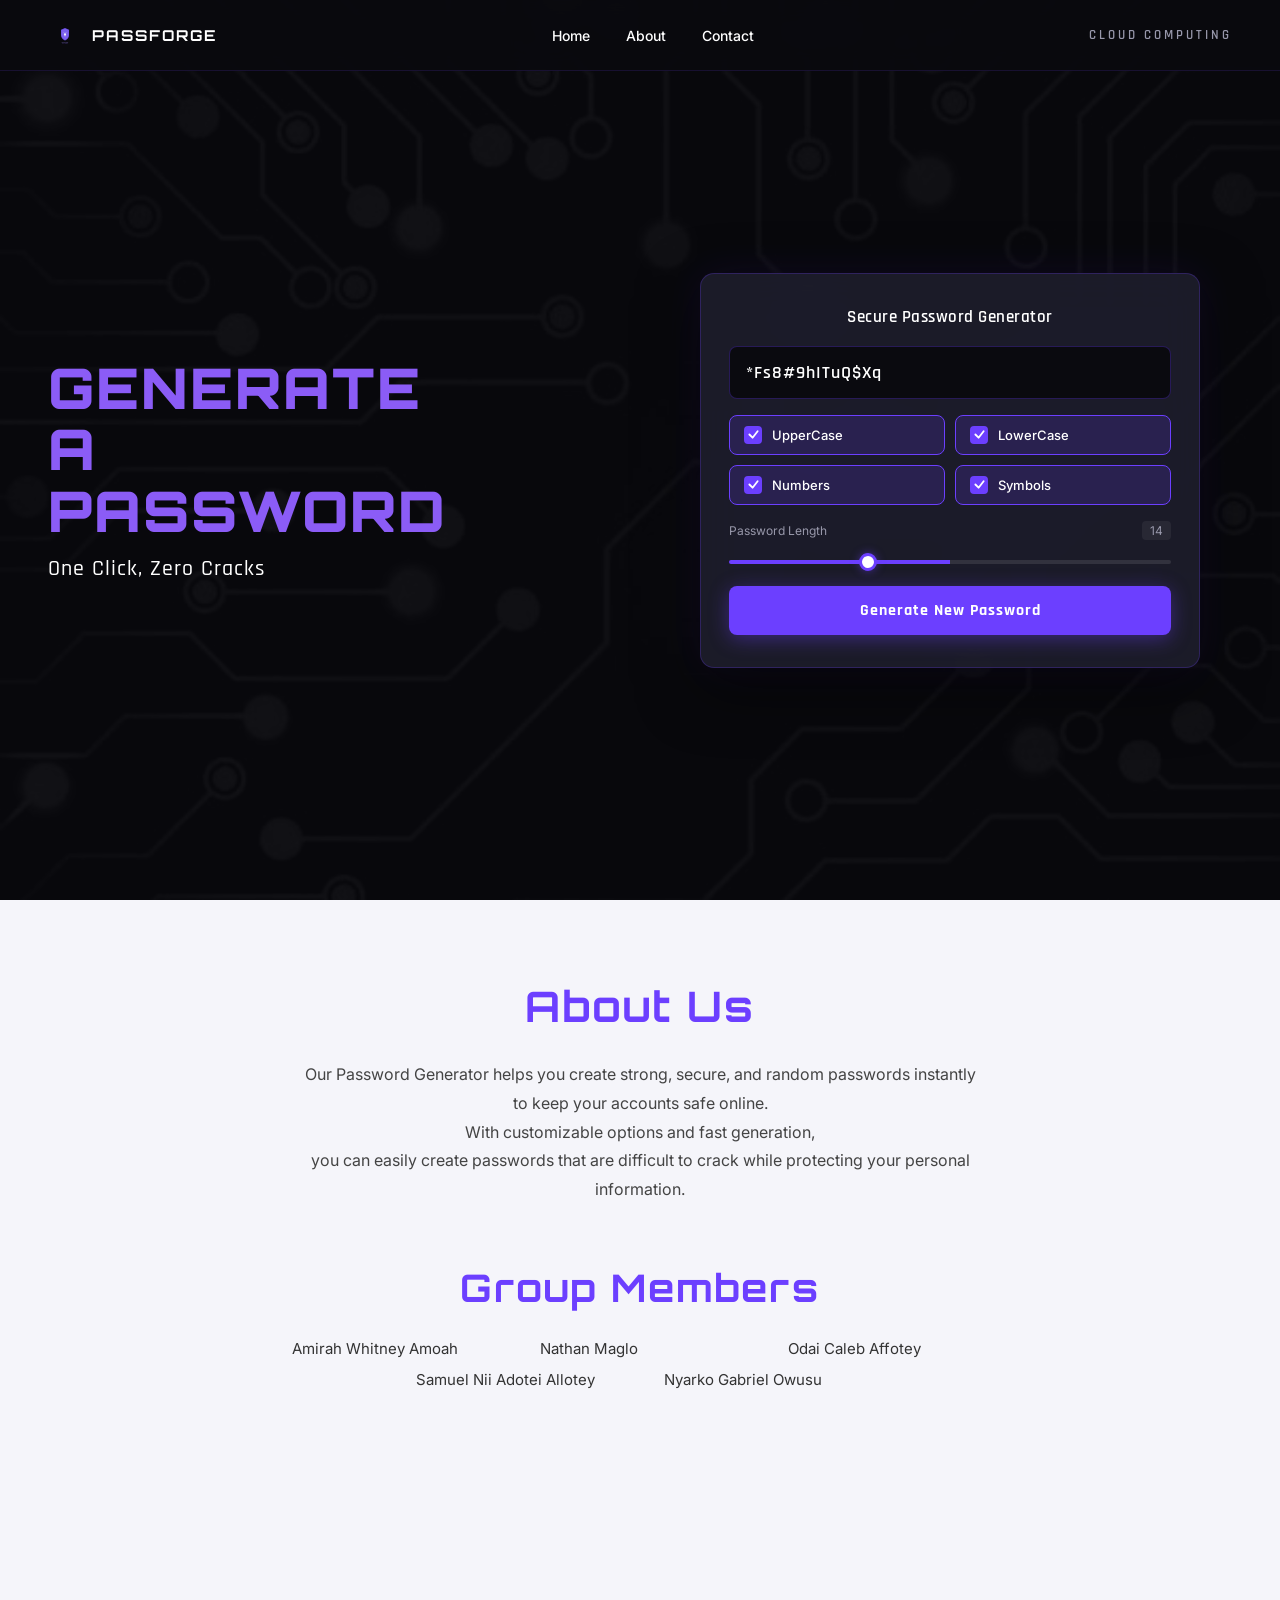
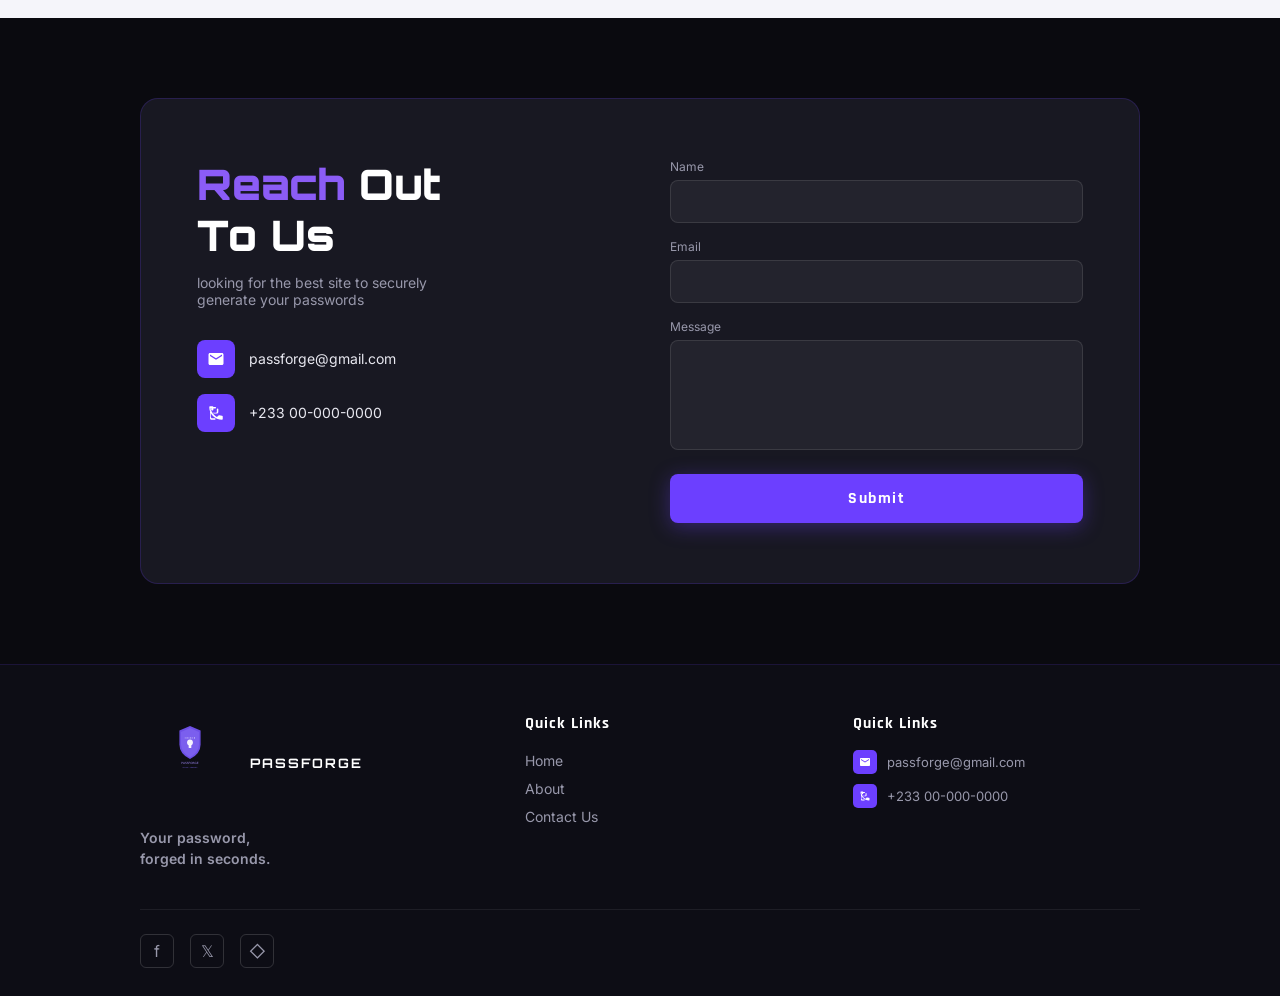
==== index.html @ 67235ef1 "Add Nathan Maglo to group members list" ====
<!DOCTYPE html>
<html lang="en">
<head>
  <meta charset="UTF-8" />
  <meta name="viewport" content="width=device-width, initial-scale=1.0"/>
  <title>PassForge – Secure Password Generator</title>
  <link rel="icon" type="image/x-icon" href="passgen_logo.svg">
  <link href="https://fonts.googleapis.com/css2?family=Orbitron:wght@700;900&family=Rajdhani:wght@400;500;600;700&family=Inter:wght@300;400;500;600&display=swap" rel="stylesheet"/>
  <link rel="stylesheet" href="style.css" />
</head>
<body>

  <!-- NAV -->
  <nav>
    <a class="nav-logo" href="#">
      <div class="nav-logo-icon"><img src="passgen_logo.svg"></div>
      <span>PASSFORGE</span>
    </a>
    <ul class="nav-links">
      <li><a href="#home">Home</a></li>
      <li><a href="#about">About</a></li>
      <li><a href="#contact">Contact</a></li>
    </ul>
    <span class="nav-tag">CLOUD COMPUTING</span>
  </nav>

  <!-- HERO -->
  <section id="home">
    <img class="backdrop-img" src="backdrop.jpg">
    <div class="hero-content">
      <h1 class="hero-title">GENERATE A<br>PASSWORD</h1>
      <p class="hero-subtitle">One Click, Zero Cracks</p>
    </div>

    <div class="hero-card-wrap">
      <div class="password-card">
        <p class="card-title">Secure Password Generator</p>

        <input type="text" class="password-display" id="passwordOutput" value="*Fs8#9hITuQ$Xq" readonly />

        <div class="options-grid">
          <button class="option-btn active" onclick="toggleOption(this,'upper')">
            <div class="checkbox" id="check-upper">
              <svg viewBox="0 0 12 12"><polyline points="1.5,6 5,9.5 10.5,2.5" fill="none" stroke="white" stroke-width="2" stroke-linecap="round" stroke-linejoin="round"/></svg>
            </div>
            UpperCase
          </button>
          <button class="option-btn active" onclick="toggleOption(this,'lower')">
            <div class="checkbox" id="check-lower">
              <svg viewBox="0 0 12 12"><polyline points="1.5,6 5,9.5 10.5,2.5" fill="none" stroke="white" stroke-width="2" stroke-linecap="round" stroke-linejoin="round"/></svg>
            </div>
            LowerCase
          </button>
          <button class="option-btn active" onclick="toggleOption(this,'numbers')">
            <div class="checkbox" id="check-numbers">
              <svg viewBox="0 0 12 12"><polyline points="1.5,6 5,9.5 10.5,2.5" fill="none" stroke="white" stroke-width="2" stroke-linecap="round" stroke-linejoin="round"/></svg>
            </div>
            Numbers
          </button>
          <button class="option-btn active" onclick="toggleOption(this,'symbols')">
            <div class="checkbox" id="check-symbols">
              <svg viewBox="0 0 12 12"><polyline points="1.5,6 5,9.5 10.5,2.5" fill="none" stroke="white" stroke-width="2" stroke-linecap="round" stroke-linejoin="round"/></svg>
            </div>
            Symbols
          </button>
        </div>

        <div class="length-row">
          <div class="length-label-row">
            <span class="length-label">Password Length</span>
            <span class="length-value" id="lengthVal">14</span>
          </div>
          <input type="range" id="lengthSlider" min="6" max="32" value="14" oninput="updateLength(this.value)" />
        </div>

        <button class="generate-btn" onclick="generatePassword()">Generate New Password</button>
      </div>
    </div>
  </section>

  <!-- ABOUT -->
  <section id="about">
    <h2 class="section-title">About Us</h2>
    <p class="about-text">
      Our Password Generator helps you create strong, secure, and random passwords instantly to keep your accounts safe online.<br/>
      With customizable options and fast generation,<br/>
      you can easily create passwords that are difficult to crack while protecting your personal information.
    </p>

    <h3 class="members-title">Group Members</h3>
    <div class="members-grid">
      <span class="member-name">Amirah Whitney Amoah</span>
      <span class="member-name">Nathan Maglo</span>
      <span class="member-name">Odai Caleb Affotey</span>
      <span class="member-name">Samuel Nii Adotei Allotey</span>
      <span class="member-name">Nyarko Gabriel Owusu</span>
    </div>
  </section>

  <!-- CONTACT -->
  <section id="contact">
    <div class="contact-inner">
      <div class="contact-left">
        <h2 class="contact-heading">
          <span class="highlight">Reach</span> <span class="normal">Out<br>To Us</span>
        </h2>
        <p class="contact-desc">looking for the best site to securely<br>generate your passwords</p>

        <div class="contact-info-item">
          <div class="contact-icon">
            <svg viewBox="0 0 24 24"><path d="M20 4H4c-1.1 0-2 .9-2 2v12c0 1.1.9 2 2 2h16c1.1 0 2-.9 2-2V6c0-1.1-.9-2-2-2zm0 4l-8 5-8-5V6l8 5 8-5v2z"/></svg>
          </div>
          passforge@gmail.com
        </div>

        <div class="contact-info-item">
          <div class="contact-icon">
            <svg viewBox="0 0 24 24"><path d="M6.6 10.8c1.4 2.8 3.8 5.1 6.6 6.6l2.2-2.2c.3-.3.7-.4 1-.2 1.1.4 2.3.6 3.6.6.6 0 1 .4 1 1V20c0 .6-.4 1-1 1-9.4 0-17-7.6-17-17 0-.6.4-1 1-1h3.5c.6 0 1 .4 1 1v3.5c0 .6-.4 1-1 1H6.6c-.6 0-1-.4-1-1V6c0-1.1.9-2 2-2h3.5c.6 0 1 .4 1 1s-.4 1-1 1H8.6c-.6 0-1 .4-1 1v3.5c0 .6.4 1 1 1h3.5c.6 0 1-.4 1-1v-3.5c0-.6.4-1 1-1s1 .4 1 1v3.5c0 1.1-.9 2-2 2h-3.5c-1.1 0-2-.9-2-2V6c0-.6-.4-1-1-1H6c-.6 0-1 .4-1 1v11c0 1.1.9 2 2 2h3.5c.6 0 1 .4 1 1s-.4 1-1 1H6c-1.1 0-2-.9-2-2V6z"/></svg>
          </div>
          +233 00-000-0000
        </div>
      </div>

      <div class="contact-right">
        <div class="form-group">
          <label class="form-label">Name</label>
          <input type="text" class="form-input" placeholder="" />
        </div>
        <div class="form-group">
          <label class="form-label">Email</label>
          <input type="email" class="form-input" placeholder="" />
        </div>
        <div class="form-group">
          <label class="form-label">Message</label>
          <textarea class="form-textarea"></textarea>
        </div>
        <button class="submit-btn">Submit</button>
      </div>
    </div>
  </section>

  <!-- FOOTER -->
  <footer>
    <div class="footer-grid">
      <div class="footer-brand">
        <div class="footer-logo">
          <div class="footer-logo-icon"><img src="passgen_logo.svg"></div>
          <span>PASSFORGE</span>
        </div>
        <p class="footer-tagline">Your password,<br>forged in seconds.</p>
      </div>

      <div>
        <p class="footer-col-title">Quick Links</p>
        <ul class="footer-links">
          <li><a href="#home">Home</a></li>
          <li><a href="#about">About</a></li>
          <li><a href="#contact">Contact Us</a></li>
        </ul>
      </div>

      <div>
        <p class="footer-col-title">Quick Links</p>
        <div class="footer-contact-item">
          <div class="footer-contact-icon">
            <svg viewBox="0 0 24 24"><path d="M20 4H4c-1.1 0-2 .9-2 2v12c0 1.1.9 2 2 2h16c1.1 0 2-.9 2-2V6c0-1.1-.9-2-2-2zm0 4l-8 5-8-5V6l8 5 8-5v2z"/></svg>
          </div>
          passforge@gmail.com
        </div>
        <div class="footer-contact-item">
          <div class="footer-contact-icon">
            <svg viewBox="0 0 24 24"><path d="M6.6 10.8c1.4 2.8 3.8 5.1 6.6 6.6l2.2-2.2c.3-.3.7-.4 1-.2 1.1.4 2.3.6 3.6.6.6 0 1 .4 1 1V20c0 .6-.4 1-1 1-9.4 0-17-7.6-17-17 0-.6.4-1 1-1h3.5c.6 0 1 .4 1 1v3.5c0 .6-.4 1-1 1H6.6c-.6 0-1 .4-1 1V6c0-1.1.9-2 2-2h3.5c.6 0 1 .4 1 1s-.4 1-1 1H8.6c-.6 0-1 .4-1 1v3.5c0 .6.4 1 1 1h3.5c.6 0 1-.4 1-1v-3.5c0-.6.4-1 1-1s1 .4 1 1v3.5c0 1.1-.9 2-2 2h-3.5c-1.1 0-2-.9-2-2V6c0-.6-.4-1-1-1H6c-.6 0-1 .4-1 1v11c0 1.1.9 2 2 2h3.5c.6 0 1 .4 1 1s-.4 1-1 1H6c-1.1 0-2-.9-2-2V6z"/></svg>
          </div>
          +233 00-000-0000
        </div>
      </div>
    </div>

    <div class="footer-bottom">
      <div class="social-links">
        <a class="social-link" href="#" aria-label="Facebook">f</a>
        <a class="social-link" href="#" aria-label="Twitter">𝕏</a>
        <a class="social-link" href="#" aria-label="Instagram">&#9671;</a>
      </div>
    </div>
  </footer>
  <script src="script.js"></script>
</body>
</html>
---- style.css ----
*, *::before, *::after { box-sizing: border-box; margin: 0; padding: 0; }

    :root {
      --purple: #6c3fff;
      --purple-light: #8b5cf6;
      --purple-dark: #4f2bdb;
      --white: #ffffff;
      --off-white: #e8e8f0;
      --gray: #9898ab;
      --dark-bg: #0a0a0f;
      --dark-card: #1a1a24;
      --dark-section: #111118;
      --light-bg: #f5f5fa;
      --text-dark: #1a1a2e;
    }

    html { scroll-behavior: smooth; }

    body {
      font-family: 'Inter', sans-serif;
      background: var(--dark-bg);
      color: var(--white);
      overflow-x: hidden;
    }

    /* ─── NAV ─── */
    nav {
      position: fixed;
      top: 0; left: 0; right: 0;
      z-index: 100;
      display: flex;
      align-items: center;
      justify-content: space-between;
      padding: 18px 48px;
      background: rgba(10,10,15,0.85);
      backdrop-filter: blur(12px);
      border-bottom: 1px solid rgba(108,63,255,0.15);
    }

    .nav-logo {
      display: flex;
      align-items: center;
      gap: 10px;
      text-decoration: none;
    }

    .nav-logo-icon {
      width: 34px;
      height: 34px;
      display: flex;
      align-items: center;
      justify-content: center;
    }

    .nav-logo span {
      font-family: 'Orbitron', monospace;
      font-weight: 700;
      font-size: 15px;
      color: var(--white);
      letter-spacing: 2px;
    }

    .nav-links {
      display: flex;
      gap: 36px;
      list-style: none;
    }

    .nav-links a {
      text-decoration: none;
      color: var(--white);
      font-size: 14px;
      font-weight: 500;
      font-family: 'Inter', sans-serif;
      transition: color 0.2s;
      border-bottom: 1px solid transparent;
    }

    .nav-links a:hover,
    .nav-links a.active {
      color: var(--purple-light);
      border-bottom-color: var(--purple-light);
    }

    .nav-links a.active {
      border-bottom: 1.5px solid var(--white);
      color: var(--white);
    }

    .nav-tag {
      font-family: 'Rajdhani', sans-serif;
      font-weight: 600;
      font-size: 13px;
      letter-spacing: 3px;
      color: var(--gray);
    }

    /* ─── HERO ─── */
    .backdrop-img {
      position: absolute;
      top: 0; left: 0;
      width: 100%;
      height: 100%;
      object-fit: cover;
      opacity: 0.15;
      z-index: 1;
    }
    #home {
      min-height: 100vh;
      display: flex;
      align-items: center;
      padding: 100px 48px 60px;
      position: relative;
      overflow: hidden;
      background: var(--dark-bg);
    }

    .hero-content {
      position: relative;
      z-index: 2;
      flex: 1;
      max-width: 420px;
    }

    .hero-title {
      font-family: 'Orbitron', monospace;
      font-weight: 900;
      font-size: clamp(36px, 5vw, 56px);
      line-height: 1.1;
      color: var(--purple-light);
      text-transform: uppercase;
      letter-spacing: 2px;
      margin-bottom: 14px;
    }

    .hero-subtitle {
      font-family: 'Rajdhani', sans-serif;
      font-size: 22px;
      font-weight: 500;
      color: var(--white);
      letter-spacing: 1px;
    }

    /* ─── PASSWORD CARD ─── */
    .hero-card-wrap {
      position: relative;
      z-index: 2;
      flex: 1;
      display: flex;
      justify-content: center;
      align-items: center;
    }

    .password-card {
      background: rgba(30, 30, 44, 0.92);
      border: 1px solid rgba(108,63,255,0.25);
      border-radius: 14px;
      padding: 32px 28px;
      width: 100%;
      max-width: 500px;
      backdrop-filter: blur(20px);
      box-shadow: 0 20px 60px rgba(0,0,0,0.5), 0 0 40px rgba(108,63,255,0.1);
      margin-left: 200px;
    }

    .card-title {
      text-align: center;
      font-family: 'Rajdhani', sans-serif;
      font-size: 17px;
      font-weight: 600;
      color: var(--white);
      margin-bottom: 18px;
      letter-spacing: 0.5px;
    }

    .password-display {
      background: var(--dark-bg);
      border: 1px solid rgba(108,63,255,0.3);
      border-radius: 8px;
      padding: 14px 16px;
      font-family: 'Rajdhani', monospace;
      font-size: 18px;
      font-weight: 600;
      color: var(--white);
      width: 100%;
      margin-bottom: 16px;
      letter-spacing: 1px;
      outline: none;
      cursor: text;
    }

    .options-grid {
      display: grid;
      grid-template-columns: 1fr 1fr;
      gap: 10px;
      margin-bottom: 16px;
    }

    .option-btn {
      display: flex;
      align-items: center;
      gap: 10px;
      background: rgba(108,63,255,0.12);
      border: 1px solid rgba(108,63,255,0.3);
      border-radius: 8px;
      padding: 10px 14px;
      cursor: pointer;
      transition: background 0.2s, border-color 0.2s;
      color: var(--white);
      font-family: 'Inter', sans-serif;
      font-size: 13px;
      font-weight: 500;
    }

    .option-btn:hover { background: rgba(108,63,255,0.22); }
    .option-btn.active { background: rgba(108,63,255,0.18); border-color: var(--purple); }

    .checkbox {
      width: 18px;
      height: 18px;
      border-radius: 4px;
      background: var(--purple);
      border: 2px solid var(--purple);
      display: flex;
      align-items: center;
      justify-content: center;
      flex-shrink: 0;
    }

    .checkbox svg { width: 11px; height: 11px; }

    .length-row {
      margin-bottom: 18px;
    }

    .length-label-row {
      display: flex;
      justify-content: space-between;
      align-items: center;
      margin-bottom: 8px;
    }

    .length-label {
      font-size: 12px;
      color: var(--gray);
      font-family: 'Inter', sans-serif;
    }

    .length-value {
      font-size: 12px;
      color: var(--gray);
      background: rgba(255,255,255,0.06);
      padding: 2px 8px;
      border-radius: 4px;
    }

    /* custom range slider */
    input[type="range"] {
      -webkit-appearance: none;
      width: 100%;
      height: 4px;
      border-radius: 2px;
      background: linear-gradient(to right, var(--purple) 50%, rgba(255,255,255,0.1) 50%);
      outline: none;
    }

    input[type="range"]::-webkit-slider-thumb {
      -webkit-appearance: none;
      width: 18px;
      height: 18px;
      border-radius: 50%;
      background: var(--white);
      border: 3px solid var(--purple);
      cursor: pointer;
      box-shadow: 0 0 8px rgba(108,63,255,0.5);
    }

    .generate-btn {
      width: 100%;
      padding: 14px;
      background: var(--purple);
      border: none;
      border-radius: 8px;
      color: var(--white);
      font-family: 'Rajdhani', sans-serif;
      font-size: 16px;
      font-weight: 700;
      letter-spacing: 1px;
      cursor: pointer;
      transition: background 0.2s, transform 0.1s, box-shadow 0.2s;
      box-shadow: 0 4px 20px rgba(108,63,255,0.4);
    }

    .generate-btn:hover {
      background: var(--purple-dark);
      box-shadow: 0 6px 28px rgba(108,63,255,0.55);
    }

    .generate-btn:active { transform: scale(0.98); }

    /* ─── ABOUT ─── */
    #about {
      background: var(--light-bg);
      color: var(--text-dark);
      padding: 80px 48px;
      text-align: center;
      height: 19cm;
    }

    .section-title {
      font-family: 'Orbitron', monospace;
      font-weight: 700;
      font-size: clamp(28px, 4vw, 42px);
      color: var(--purple);
      margin-bottom: 28px;
      letter-spacing: 2px;
    }

    .about-text {
      font-family: 'Inter', sans-serif;
      font-size: 16px;
      line-height: 1.8;
      color: #444;
      max-width: 680px;
      margin: 0 auto 60px;
    }

    .members-title {
      font-family: 'Orbitron', monospace;
      font-weight: 700;
      font-size: clamp(24px, 3.5vw, 38px);
      color: var(--purple);
      margin-bottom: 28px;
      letter-spacing: 2px;
    }

    .members-grid {
      display: flex;
      flex-wrap: wrap;
      justify-content: center;
      gap: 12px 48px;
      max-width: 700px;
      margin: 0 auto;
    }

    .member-name {
      font-family: 'Inter', sans-serif;
      font-size: 15px;
      color: #333;
      font-weight: 400;
      min-width: 200px;
      text-align: left;
    }

    /* ─── CONTACT ─── */
    #contact {
      background: var(--dark-bg);
      padding: 80px 48px;
    }

    .contact-inner {
      max-width: 1000px;
      margin: 0 auto;
      background: rgba(26,26,36,0.95);
      border: 1px solid rgba(108,63,255,0.2);
      border-radius: 18px;
      padding: 60px 56px;
      display: flex;
      gap: 60px;
      align-items: flex-start;
    }

    .contact-left {
      flex: 1;
    }

    .contact-heading {
      font-family: 'Orbitron', monospace;
      font-size: clamp(28px, 4vw, 42px);
      font-weight: 900;
      line-height: 1.2;
      margin-bottom: 14px;
    }

    .contact-heading .highlight {
      color: var(--purple-light);
    }

    .contact-heading .normal {
      color: var(--white);
    }

    .contact-desc {
      font-size: 14px;
      color: var(--gray);
      margin-bottom: 32px;
      font-family: 'Inter', sans-serif;
    }

    .contact-info-item {
      display: flex;
      align-items: center;
      gap: 14px;
      margin-bottom: 16px;
      font-size: 14px;
      color: var(--off-white);
      font-family: 'Inter', sans-serif;
    }

    .contact-icon {
      width: 38px;
      height: 38px;
      background: var(--purple);
      border-radius: 8px;
      display: flex;
      align-items: center;
      justify-content: center;
      flex-shrink: 0;
    }

    .contact-icon svg { width: 18px; height: 18px; fill: white; }

    .contact-right {
      flex: 1;
    }

    .form-group {
      margin-bottom: 16px;
    }

    .form-label {
      display: block;
      font-size: 12px;
      color: var(--gray);
      margin-bottom: 6px;
      font-family: 'Inter', sans-serif;
    }

    .form-input,
    .form-textarea {
      width: 100%;
      background: rgba(255,255,255,0.05);
      border: 1px solid rgba(255,255,255,0.1);
      border-radius: 8px;
      padding: 12px 14px;
      color: var(--white);
      font-family: 'Inter', sans-serif;
      font-size: 14px;
      outline: none;
      transition: border-color 0.2s;
      resize: none;
    }

    .form-input:focus,
    .form-textarea:focus {
      border-color: rgba(108,63,255,0.6);
    }

    .form-textarea { height: 110px; }

    .submit-btn {
      width: 100%;
      padding: 14px;
      background: var(--purple);
      border: none;
      border-radius: 8px;
      color: var(--white);
      font-family: 'Rajdhani', sans-serif;
      font-size: 16px;
      font-weight: 700;
      letter-spacing: 1.5px;
      cursor: pointer;
      transition: background 0.2s, box-shadow 0.2s;
      box-shadow: 0 4px 20px rgba(108,63,255,0.35);
      margin-top: 4px;
    }

    .submit-btn:hover {
      background: var(--purple-dark);
      box-shadow: 0 6px 28px rgba(108,63,255,0.5);
    }

    /* ─── FOOTER ─── */
    footer {
      background: #0d0d15;
      border-top: 1px solid rgba(108,63,255,0.15);
      padding: 48px 48px 28px;
    }

    .footer-grid {
      display: grid;
      grid-template-columns: 1.2fr 1fr 1fr;
      gap: 40px;
      max-width: 1000px;
      margin: 0 auto 40px;
    }

    .footer-brand {}

    .footer-logo {
      display: flex;
      align-items: center;
      gap: 10px;
      margin-bottom: 14px;
    }

    .footer-logo-icon {
        padding: 5px;
        width: 100px;
        height: 100px;
    }

    .footer-logo span {
      font-family: 'Orbitron', monospace;
      font-size: 13px;
      font-weight: 700;
      letter-spacing: 2px;
      color: var(--white);
    }

    .footer-tagline {
      font-size: 14px;
      color: var(--gray);
      font-family: 'Inter', sans-serif;
      line-height: 1.5;
      font-weight: 600;
    }

    .footer-col-title {
      font-family: 'Rajdhani', sans-serif;
      font-weight: 700;
      font-size: 16px;
      letter-spacing: 1px;
      color: var(--white);
      margin-bottom: 16px;
    }

    .footer-links {
      list-style: none;
      display: flex;
      flex-direction: column;
      gap: 8px;
    }

    .footer-links a {
      text-decoration: none;
      color: var(--gray);
      font-size: 14px;
      font-family: 'Inter', sans-serif;
      transition: color 0.2s;
    }

    .footer-links a:hover { color: var(--purple-light); }

    .footer-contact-item {
      display: flex;
      align-items: center;
      gap: 10px;
      margin-bottom: 10px;
      font-size: 13px;
      color: var(--gray);
      font-family: 'Inter', sans-serif;
    }

    .footer-contact-icon {
      width: 24px;
      height: 24px;
      background: var(--purple);
      border-radius: 5px;
      display: flex;
      align-items: center;
      justify-content: center;
      flex-shrink: 0;
    }

    .footer-contact-icon svg { width: 12px; height: 12px; fill: white; }

    .footer-bottom {
      border-top: 1px solid rgba(255,255,255,0.07);
      padding-top: 24px;
      display: flex;
      justify-content: space-between;
      align-items: center;
      max-width: 1000px;
      margin: 0 auto;
    }

    .social-links {
      display: flex;
      gap: 16px;
    }

    .social-link {
      width: 34px;
      height: 34px;
      border: 1px solid rgba(255,255,255,0.15);
      border-radius: 6px;
      display: flex;
      align-items: center;
      justify-content: center;
      color: var(--gray);
      text-decoration: none;
      font-size: 16px;
      transition: border-color 0.2s, color 0.2s;
    }

    .social-link:hover {
      border-color: var(--purple);
      color: var(--purple-light);
    }

    /* ─── RESPONSIVE ─── */
    @media (max-width: 768px) {
      nav { padding: 16px 24px; }
      .nav-tag { display: none; }
      #home { flex-direction: column; padding: 100px 24px 60px; gap: 48px; }
      .hero-content { max-width: 100%; }
      #about, #contact { padding: 60px 24px; }
      .contact-inner { flex-direction: column; padding: 36px 28px; }
      footer { padding: 40px 24px 24px; }
      .footer-grid { grid-template-columns: 1fr; gap: 28px; }
      .footer-bottom { flex-direction: column; gap: 16px; }
    }
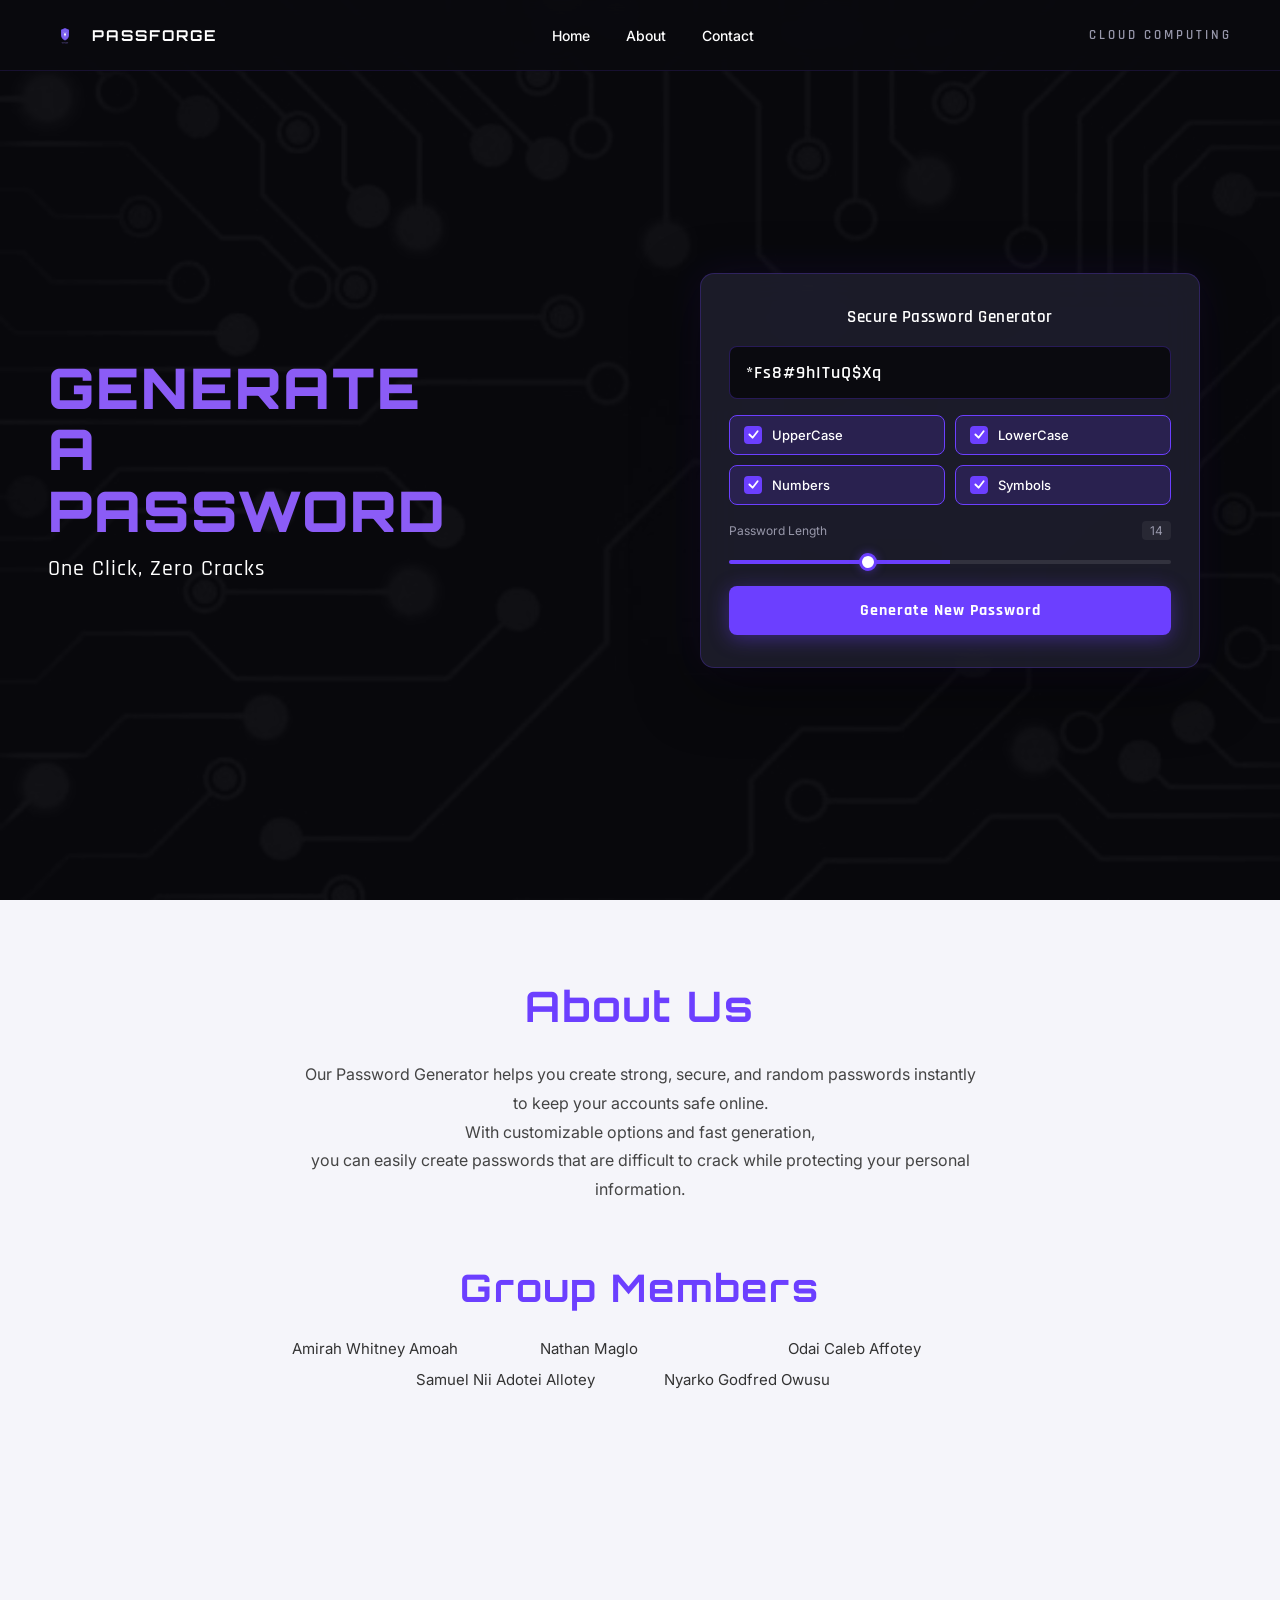
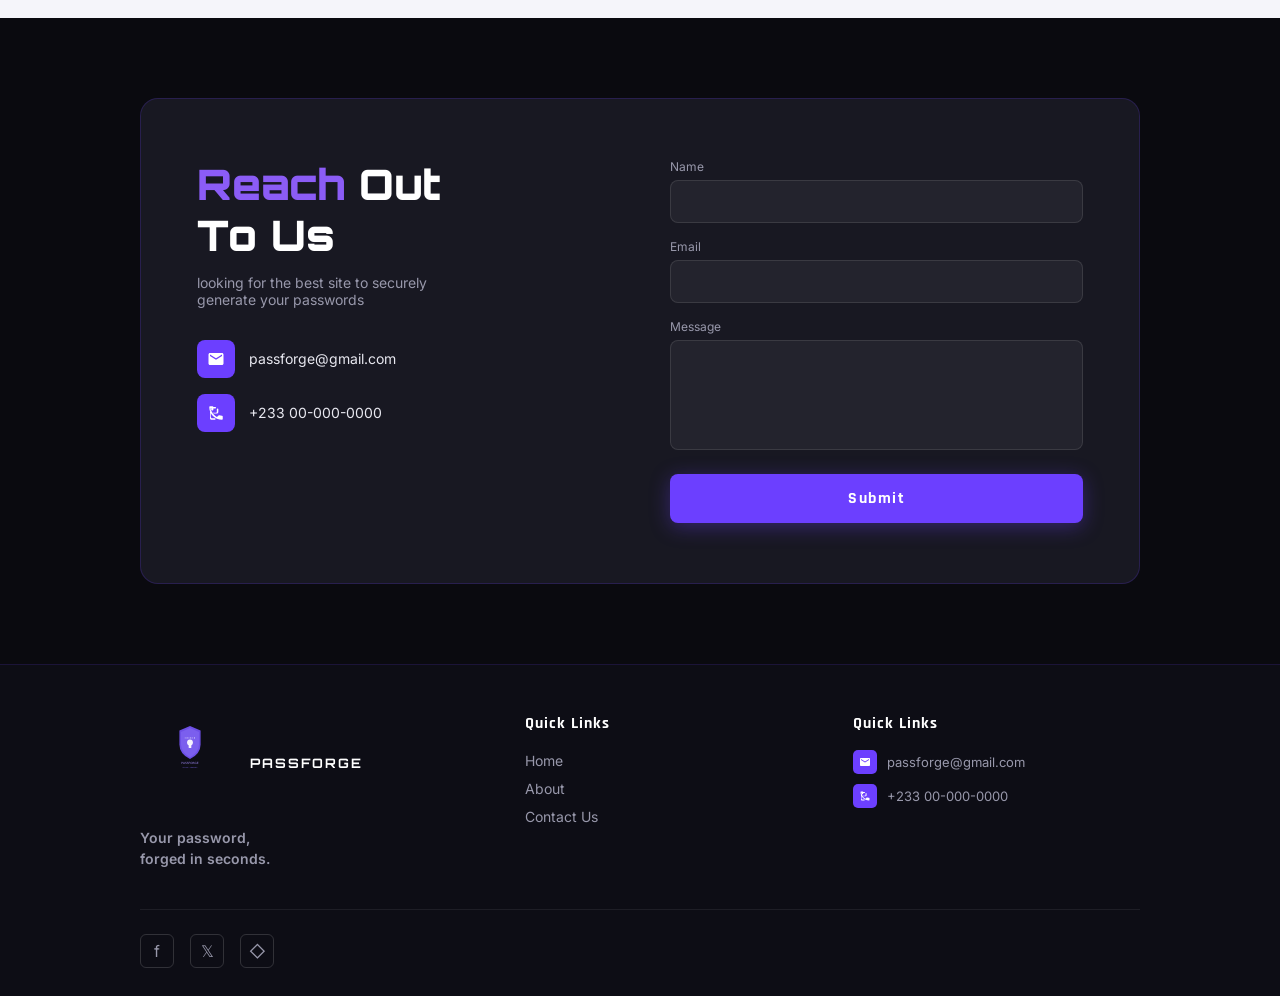
==== commit 1baf8e70: "Update index.html" ====
--- a/index.html
+++ b/index.html
@@ -93,7 +93,7 @@
       <span class="member-name">Nathan Maglo</span>
       <span class="member-name">Odai Caleb Affotey</span>
       <span class="member-name">Samuel Nii Adotei Allotey</span>
-      <span class="member-name">Nyarko Gabriel Owusu</span>
+      <span class="member-name">Nyarko Godfred Owusu</span>
     </div>
   </section>
 
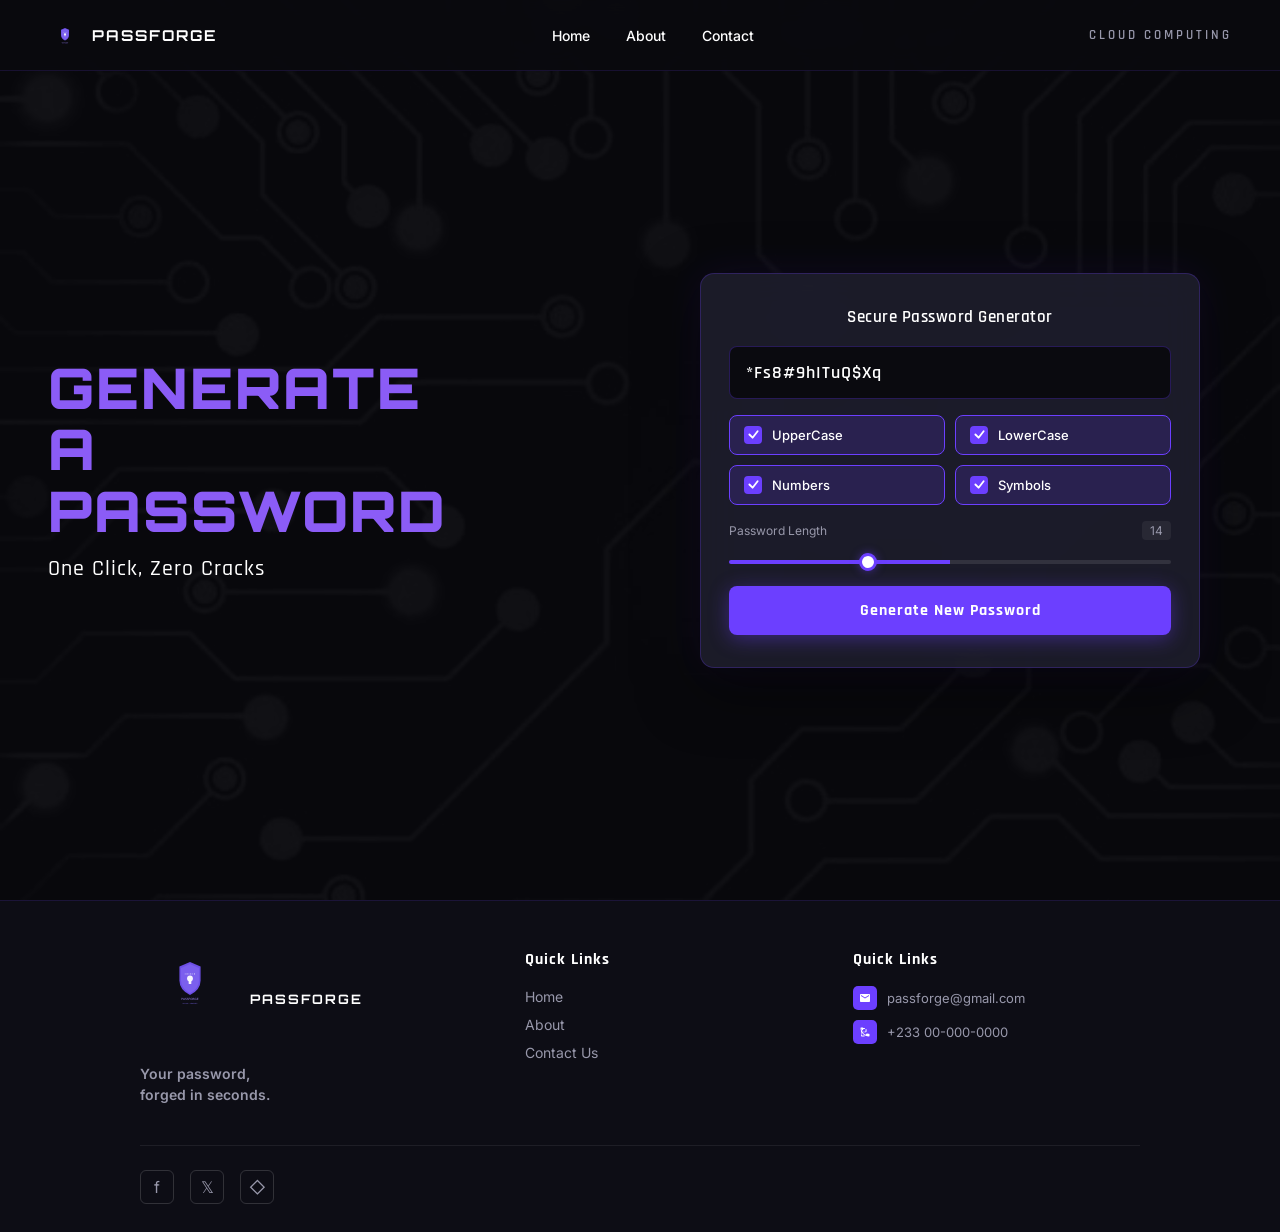
==== commit 99ef9bea: "Made changes to all the seperated links" ====
--- a/index.html
+++ b/index.html
@@ -17,9 +17,9 @@
       <span>PASSFORGE</span>
     </a>
     <ul class="nav-links">
-      <li><a href="#home">Home</a></li>
-      <li><a href="#about">About</a></li>
-      <li><a href="#contact">Contact</a></li>
+      <li><a href="index.html">Home</a></li>
+      <li><a href="about.html">About</a></li>
+      <li><a href="contact.html">Contact</a></li>
     </ul>
     <span class="nav-tag">CLOUD COMPUTING</span>
   </nav>
@@ -78,67 +78,6 @@
     </div>
   </section>
 
-  <!-- ABOUT -->
-  <section id="about">
-    <h2 class="section-title">About Us</h2>
-    <p class="about-text">
-      Our Password Generator helps you create strong, secure, and random passwords instantly to keep your accounts safe online.<br/>
-      With customizable options and fast generation,<br/>
-      you can easily create passwords that are difficult to crack while protecting your personal information.
-    </p>
-
-    <h3 class="members-title">Group Members</h3>
-    <div class="members-grid">
-      <span class="member-name">Amirah Whitney Amoah</span>
-      <span class="member-name">Nathan Maglo</span>
-      <span class="member-name">Odai Caleb Affotey</span>
-      <span class="member-name">Samuel Nii Adotei Allotey</span>
-      <span class="member-name">Nyarko Godfred Owusu</span>
-    </div>
-  </section>
-
-  <!-- CONTACT -->
-  <section id="contact">
-    <div class="contact-inner">
-      <div class="contact-left">
-        <h2 class="contact-heading">
-          <span class="highlight">Reach</span> <span class="normal">Out<br>To Us</span>
-        </h2>
-        <p class="contact-desc">looking for the best site to securely<br>generate your passwords</p>
-
-        <div class="contact-info-item">
-          <div class="contact-icon">
-            <svg viewBox="0 0 24 24"><path d="M20 4H4c-1.1 0-2 .9-2 2v12c0 1.1.9 2 2 2h16c1.1 0 2-.9 2-2V6c0-1.1-.9-2-2-2zm0 4l-8 5-8-5V6l8 5 8-5v2z"/></svg>
-          </div>
-          passforge@gmail.com
-        </div>
-
-        <div class="contact-info-item">
-          <div class="contact-icon">
-            <svg viewBox="0 0 24 24"><path d="M6.6 10.8c1.4 2.8 3.8 5.1 6.6 6.6l2.2-2.2c.3-.3.7-.4 1-.2 1.1.4 2.3.6 3.6.6.6 0 1 .4 1 1V20c0 .6-.4 1-1 1-9.4 0-17-7.6-17-17 0-.6.4-1 1-1h3.5c.6 0 1 .4 1 1v3.5c0 .6-.4 1-1 1H6.6c-.6 0-1-.4-1-1V6c0-1.1.9-2 2-2h3.5c.6 0 1 .4 1 1s-.4 1-1 1H8.6c-.6 0-1 .4-1 1v3.5c0 .6.4 1 1 1h3.5c.6 0 1-.4 1-1v-3.5c0-.6.4-1 1-1s1 .4 1 1v3.5c0 1.1-.9 2-2 2h-3.5c-1.1 0-2-.9-2-2V6c0-.6-.4-1-1-1H6c-.6 0-1 .4-1 1v11c0 1.1.9 2 2 2h3.5c.6 0 1 .4 1 1s-.4 1-1 1H6c-1.1 0-2-.9-2-2V6z"/></svg>
-          </div>
-          +233 00-000-0000
-        </div>
-      </div>
-
-      <div class="contact-right">
-        <div class="form-group">
-          <label class="form-label">Name</label>
-          <input type="text" class="form-input" placeholder="" />
-        </div>
-        <div class="form-group">
-          <label class="form-label">Email</label>
-          <input type="email" class="form-input" placeholder="" />
-        </div>
-        <div class="form-group">
-          <label class="form-label">Message</label>
-          <textarea class="form-textarea"></textarea>
-        </div>
-        <button class="submit-btn">Submit</button>
-      </div>
-    </div>
-  </section>
-
   <!-- FOOTER -->
   <footer>
     <div class="footer-grid">
@@ -154,8 +93,8 @@
         <p class="footer-col-title">Quick Links</p>
         <ul class="footer-links">
           <li><a href="#home">Home</a></li>
-          <li><a href="#about">About</a></li>
-          <li><a href="#contact">Contact Us</a></li>
+          <li><a href="about.html">About</a></li>
+          <li><a href="contact.html">Contact Us</a></li>
         </ul>
       </div>
 
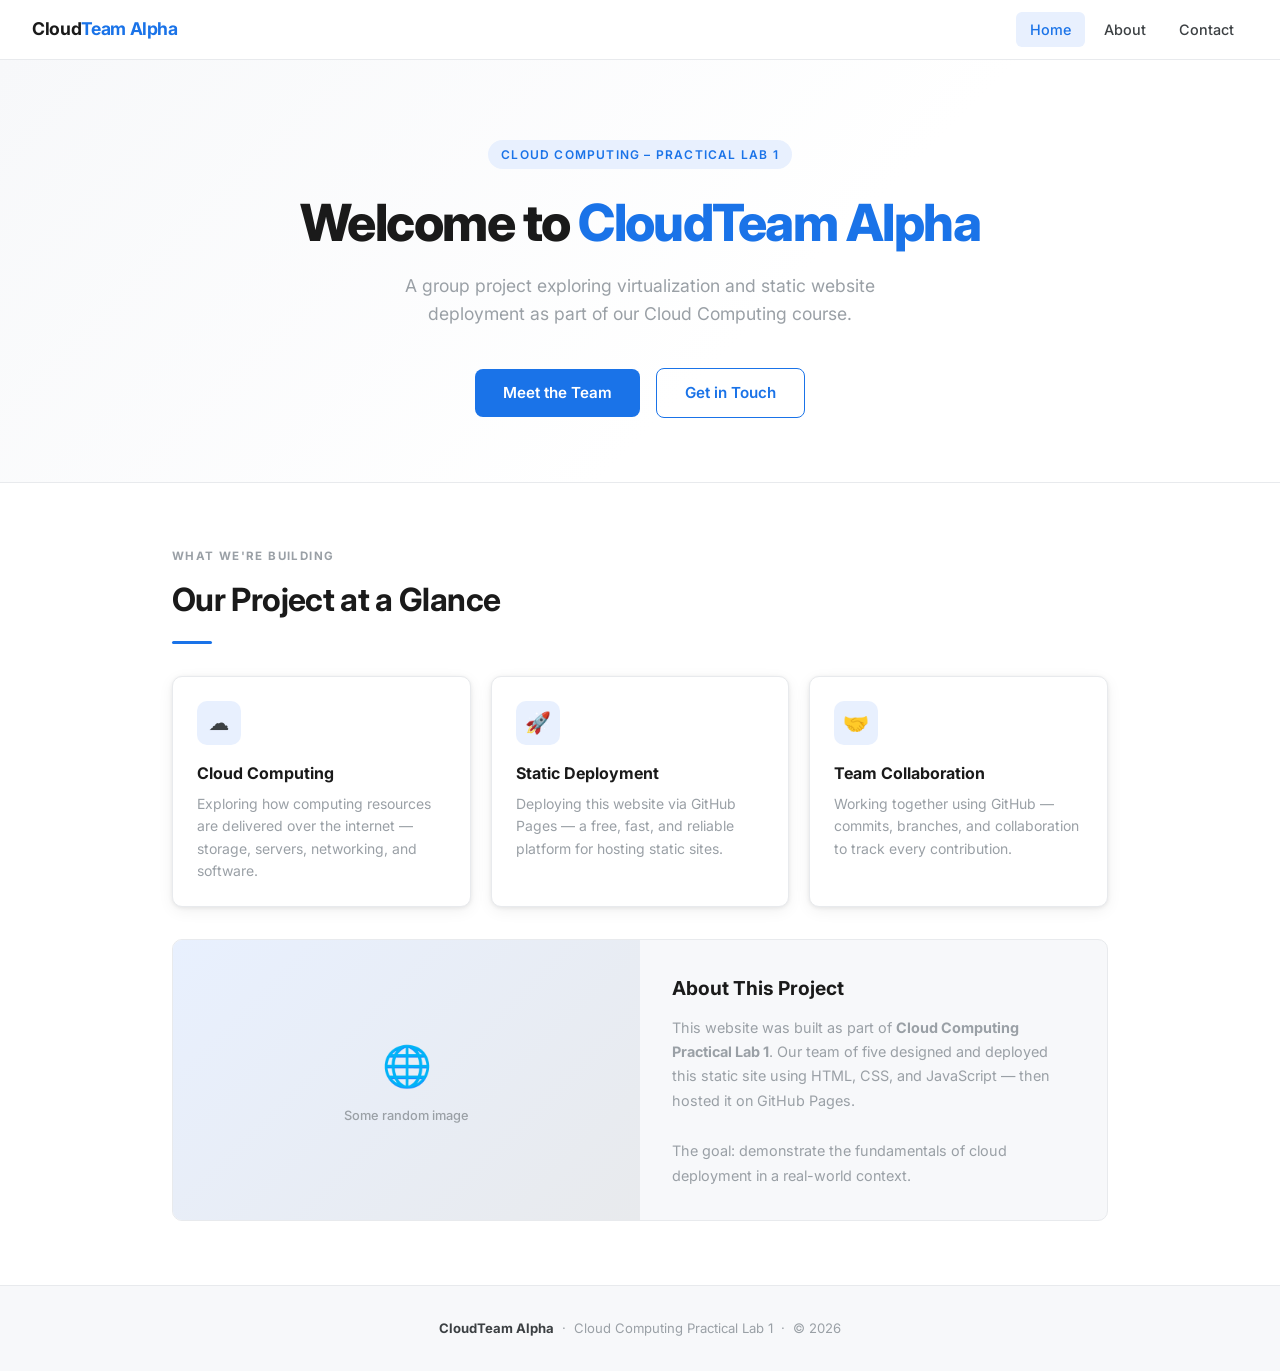
==== commit e64ec7db: "made changes to all pages" ====
--- a/index.html
+++ b/index.html
@@ -2,127 +2,70 @@
 <html lang="en">
 <head>
   <meta charset="UTF-8" />
-  <meta name="viewport" content="width=device-width, initial-scale=1.0"/>
-  <title>PassForge – Secure Password Generator</title>
-  <link rel="icon" type="image/x-icon" href="passgen_logo.svg">
-  <link href="https://fonts.googleapis.com/css2?family=Orbitron:wght@700;900&family=Rajdhani:wght@400;500;600;700&family=Inter:wght@300;400;500;600&display=swap" rel="stylesheet"/>
+  <meta name="viewport" content="width=device-width, initial-scale=1.0" />
+  <title>CloudTeam Alpha – Home</title>
   <link rel="stylesheet" href="style.css" />
+  <link href="https://fonts.googleapis.com/css2?family=Inter:wght@400;500;600;700;800&display=swap" rel="stylesheet" />
 </head>
 <body>
 
-  <!-- NAV -->
   <nav>
-    <a class="nav-logo" href="#">
-      <div class="nav-logo-icon"><img src="passgen_logo.svg"></div>
-      <span>PASSFORGE</span>
-    </a>
+    <div class="nav-logo">Cloud<span>Team</span> <span>Alpha</span></div>
     <ul class="nav-links">
-      <li><a href="index.html">Home</a></li>
+      <li><a href="index.html" class="active">Home</a></li>
       <li><a href="about.html">About</a></li>
       <li><a href="contact.html">Contact</a></li>
     </ul>
-    <span class="nav-tag">CLOUD COMPUTING</span>
   </nav>
 
-  <!-- HERO -->
-  <section id="home">
-    <img class="backdrop-img" src="backdrop.jpg">
-    <div class="hero-content">
-      <h1 class="hero-title">GENERATE A<br>PASSWORD</h1>
-      <p class="hero-subtitle">One Click, Zero Cracks</p>
-    </div>
-
-    <div class="hero-card-wrap">
-      <div class="password-card">
-        <p class="card-title">Secure Password Generator</p>
-
-        <input type="text" class="password-display" id="passwordOutput" value="*Fs8#9hITuQ$Xq" readonly />
-
-        <div class="options-grid">
-          <button class="option-btn active" onclick="toggleOption(this,'upper')">
-            <div class="checkbox" id="check-upper">
-              <svg viewBox="0 0 12 12"><polyline points="1.5,6 5,9.5 10.5,2.5" fill="none" stroke="white" stroke-width="2" stroke-linecap="round" stroke-linejoin="round"/></svg>
-            </div>
-            UpperCase
-          </button>
-          <button class="option-btn active" onclick="toggleOption(this,'lower')">
-            <div class="checkbox" id="check-lower">
-              <svg viewBox="0 0 12 12"><polyline points="1.5,6 5,9.5 10.5,2.5" fill="none" stroke="white" stroke-width="2" stroke-linecap="round" stroke-linejoin="round"/></svg>
-            </div>
-            LowerCase
-          </button>
-          <button class="option-btn active" onclick="toggleOption(this,'numbers')">
-            <div class="checkbox" id="check-numbers">
-              <svg viewBox="0 0 12 12"><polyline points="1.5,6 5,9.5 10.5,2.5" fill="none" stroke="white" stroke-width="2" stroke-linecap="round" stroke-linejoin="round"/></svg>
-            </div>
-            Numbers
-          </button>
-          <button class="option-btn active" onclick="toggleOption(this,'symbols')">
-            <div class="checkbox" id="check-symbols">
-              <svg viewBox="0 0 12 12"><polyline points="1.5,6 5,9.5 10.5,2.5" fill="none" stroke="white" stroke-width="2" stroke-linecap="round" stroke-linejoin="round"/></svg>
-            </div>
-            Symbols
-          </button>
-        </div>
-
-        <div class="length-row">
-          <div class="length-label-row">
-            <span class="length-label">Password Length</span>
-            <span class="length-value" id="lengthVal">14</span>
-          </div>
-          <input type="range" id="lengthSlider" min="6" max="32" value="14" oninput="updateLength(this.value)" />
-        </div>
-
-        <button class="generate-btn" onclick="generatePassword()">Generate New Password</button>
-      </div>
-    </div>
+  <section class="hero">
+    <div class="hero-eyebrow">Cloud Computing – Practical Lab 1</div>
+    <h1>Welcome to <em>CloudTeam Alpha</em></h1>
+    <p>A group project exploring virtualization and static website deployment as part of our Cloud Computing course.</p>
+    <a href="about.html" class="btn btn-primary">Meet the Team</a>
+    <a href="contact.html" class="btn btn-outline">Get in Touch</a>
   </section>
 
-  <!-- FOOTER -->
-  <footer>
-    <div class="footer-grid">
-      <div class="footer-brand">
-        <div class="footer-logo">
-          <div class="footer-logo-icon"><img src="passgen_logo.svg"></div>
-          <span>PASSFORGE</span>
-        </div>
-        <p class="footer-tagline">Your password,<br>forged in seconds.</p>
+  <div class="section">
+    <div class="section-label">What We're Building</div>
+    <div class="section-title">Our Project at a Glance</div>
+    <div class="section-divider"></div>
+
+    <div class="card-grid">
+      <div class="card">
+        <div class="card-icon">☁️</div>
+        <h3>Cloud Computing</h3>
+        <p>Exploring how computing resources are delivered over the internet — storage, servers, networking, and software.</p>
       </div>
-
-      <div>
-        <p class="footer-col-title">Quick Links</p>
-        <ul class="footer-links">
-          <li><a href="#home">Home</a></li>
-          <li><a href="about.html">About</a></li>
-          <li><a href="contact.html">Contact Us</a></li>
-        </ul>
+      <div class="card">
+        <div class="card-icon">🚀</div>
+        <h3>Static Deployment</h3>
+        <p>Deploying this website via GitHub Pages — a free, fast, and reliable platform for hosting static sites.</p>
       </div>
-
-      <div>
-        <p class="footer-col-title">Quick Links</p>
-        <div class="footer-contact-item">
-          <div class="footer-contact-icon">
-            <svg viewBox="0 0 24 24"><path d="M20 4H4c-1.1 0-2 .9-2 2v12c0 1.1.9 2 2 2h16c1.1 0 2-.9 2-2V6c0-1.1-.9-2-2-2zm0 4l-8 5-8-5V6l8 5 8-5v2z"/></svg>
-          </div>
-          passforge@gmail.com
-        </div>
-        <div class="footer-contact-item">
-          <div class="footer-contact-icon">
-            <svg viewBox="0 0 24 24"><path d="M6.6 10.8c1.4 2.8 3.8 5.1 6.6 6.6l2.2-2.2c.3-.3.7-.4 1-.2 1.1.4 2.3.6 3.6.6.6 0 1 .4 1 1V20c0 .6-.4 1-1 1-9.4 0-17-7.6-17-17 0-.6.4-1 1-1h3.5c.6 0 1 .4 1 1v3.5c0 .6-.4 1-1 1H6.6c-.6 0-1 .4-1 1V6c0-1.1.9-2 2-2h3.5c.6 0 1 .4 1 1s-.4 1-1 1H8.6c-.6 0-1 .4-1 1v3.5c0 .6.4 1 1 1h3.5c.6 0 1-.4 1-1v-3.5c0-.6.4-1 1-1s1 .4 1 1v3.5c0 1.1-.9 2-2 2h-3.5c-1.1 0-2-.9-2-2V6c0-.6-.4-1-1-1H6c-.6 0-1 .4-1 1v11c0 1.1.9 2 2 2h3.5c.6 0 1 .4 1 1s-.4 1-1 1H6c-1.1 0-2-.9-2-2V6z"/></svg>
-          </div>
-          +233 00-000-0000
-        </div>
+      <div class="card">
+        <div class="card-icon">🤝</div>
+        <h3>Team Collaboration</h3>
+        <p>Working together using GitHub — commits, branches, and collaboration to track every contribution.</p>
       </div>
     </div>
 
-    <div class="footer-bottom">
-      <div class="social-links">
-        <a class="social-link" href="#" aria-label="Facebook">f</a>
-        <a class="social-link" href="#" aria-label="Twitter">𝕏</a>
-        <a class="social-link" href="#" aria-label="Instagram">&#9671;</a>
+    <div class="image-feature">
+      <div class="image-placeholder">
+        🌐
+        <p>Some random image</p>
+      </div>
+      <div class="image-feature-text">
+        <h3>About This Project</h3>
+        <p>This website was built as part of <strong>Cloud Computing Practical Lab 1</strong>. Our team of five designed and deployed this static site using HTML, CSS, and JavaScript — then hosted it on GitHub Pages.</p>
+        <br/>
+        <p>The goal: demonstrate the fundamentals of cloud deployment in a real-world context.</p>
       </div>
     </div>
+  </div>
+
+  <footer>
+    <p><strong>CloudTeam Alpha</strong> &nbsp;·&nbsp; Cloud Computing Practical Lab 1 &nbsp;·&nbsp; &copy; 2026</p>
   </footer>
-  <script src="script.js"></script>
+
 </body>
 </html>
--- a/style.css
+++ b/style.css
@@ -1,623 +1,387 @@
- *, *::before, *::after { box-sizing: border-box; margin: 0; padding: 0; }
-
-    :root {
-      --purple: #6c3fff;
-      --purple-light: #8b5cf6;
-      --purple-dark: #4f2bdb;
-      --white: #ffffff;
-      --off-white: #e8e8f0;
-      --gray: #9898ab;
-      --dark-bg: #0a0a0f;
-      --dark-card: #1a1a24;
-      --dark-section: #111118;
-      --light-bg: #f5f5fa;
-      --text-dark: #1a1a2e;
-    }
-
-    html { scroll-behavior: smooth; }
-
-    body {
-      font-family: 'Inter', sans-serif;
-      background: var(--dark-bg);
-      color: var(--white);
-      overflow-x: hidden;
-    }
-
-    /* ─── NAV ─── */
-    nav {
-      position: fixed;
-      top: 0; left: 0; right: 0;
-      z-index: 100;
-      display: flex;
-      align-items: center;
-      justify-content: space-between;
-      padding: 18px 48px;
-      background: rgba(10,10,15,0.85);
-      backdrop-filter: blur(12px);
-      border-bottom: 1px solid rgba(108,63,255,0.15);
-    }
-
-    .nav-logo {
-      display: flex;
-      align-items: center;
-      gap: 10px;
-      text-decoration: none;
-    }
-
-    .nav-logo-icon {
-      width: 34px;
-      height: 34px;
-      display: flex;
-      align-items: center;
-      justify-content: center;
-    }
-
-    .nav-logo span {
-      font-family: 'Orbitron', monospace;
-      font-weight: 700;
-      font-size: 15px;
-      color: var(--white);
-      letter-spacing: 2px;
-    }
-
-    .nav-links {
-      display: flex;
-      gap: 36px;
-      list-style: none;
-    }
-
-    .nav-links a {
-      text-decoration: none;
-      color: var(--white);
-      font-size: 14px;
-      font-weight: 500;
-      font-family: 'Inter', sans-serif;
-      transition: color 0.2s;
-      border-bottom: 1px solid transparent;
-    }
-
-    .nav-links a:hover,
-    .nav-links a.active {
-      color: var(--purple-light);
-      border-bottom-color: var(--purple-light);
-    }
-
-    .nav-links a.active {
-      border-bottom: 1.5px solid var(--white);
-      color: var(--white);
-    }
-
-    .nav-tag {
-      font-family: 'Rajdhani', sans-serif;
-      font-weight: 600;
-      font-size: 13px;
-      letter-spacing: 3px;
-      color: var(--gray);
-    }
-
-    /* ─── HERO ─── */
-    .backdrop-img {
-      position: absolute;
-      top: 0; left: 0;
-      width: 100%;
-      height: 100%;
-      object-fit: cover;
-      opacity: 0.15;
-      z-index: 1;
-    }
-    #home {
-      min-height: 100vh;
-      display: flex;
-      align-items: center;
-      padding: 100px 48px 60px;
-      position: relative;
-      overflow: hidden;
-      background: var(--dark-bg);
-    }
-
-    .hero-content {
-      position: relative;
-      z-index: 2;
-      flex: 1;
-      max-width: 420px;
-    }
-
-    .hero-title {
-      font-family: 'Orbitron', monospace;
-      font-weight: 900;
-      font-size: clamp(36px, 5vw, 56px);
-      line-height: 1.1;
-      color: var(--purple-light);
-      text-transform: uppercase;
-      letter-spacing: 2px;
-      margin-bottom: 14px;
-    }
-
-    .hero-subtitle {
-      font-family: 'Rajdhani', sans-serif;
-      font-size: 22px;
-      font-weight: 500;
-      color: var(--white);
-      letter-spacing: 1px;
-    }
-
-    /* ─── PASSWORD CARD ─── */
-    .hero-card-wrap {
-      position: relative;
-      z-index: 2;
-      flex: 1;
-      display: flex;
-      justify-content: center;
-      align-items: center;
-    }
-
-    .password-card {
-      background: rgba(30, 30, 44, 0.92);
-      border: 1px solid rgba(108,63,255,0.25);
-      border-radius: 14px;
-      padding: 32px 28px;
-      width: 100%;
-      max-width: 500px;
-      backdrop-filter: blur(20px);
-      box-shadow: 0 20px 60px rgba(0,0,0,0.5), 0 0 40px rgba(108,63,255,0.1);
-      margin-left: 200px;
-    }
-
-    .card-title {
-      text-align: center;
-      font-family: 'Rajdhani', sans-serif;
-      font-size: 17px;
-      font-weight: 600;
-      color: var(--white);
-      margin-bottom: 18px;
-      letter-spacing: 0.5px;
-    }
-
-    .password-display {
-      background: var(--dark-bg);
-      border: 1px solid rgba(108,63,255,0.3);
-      border-radius: 8px;
-      padding: 14px 16px;
-      font-family: 'Rajdhani', monospace;
-      font-size: 18px;
-      font-weight: 600;
-      color: var(--white);
-      width: 100%;
-      margin-bottom: 16px;
-      letter-spacing: 1px;
-      outline: none;
-      cursor: text;
-    }
-
-    .options-grid {
-      display: grid;
-      grid-template-columns: 1fr 1fr;
-      gap: 10px;
-      margin-bottom: 16px;
-    }
-
-    .option-btn {
-      display: flex;
-      align-items: center;
-      gap: 10px;
-      background: rgba(108,63,255,0.12);
-      border: 1px solid rgba(108,63,255,0.3);
-      border-radius: 8px;
-      padding: 10px 14px;
-      cursor: pointer;
-      transition: background 0.2s, border-color 0.2s;
-      color: var(--white);
-      font-family: 'Inter', sans-serif;
-      font-size: 13px;
-      font-weight: 500;
-    }
-
-    .option-btn:hover { background: rgba(108,63,255,0.22); }
-    .option-btn.active { background: rgba(108,63,255,0.18); border-color: var(--purple); }
-
-    .checkbox {
-      width: 18px;
-      height: 18px;
-      border-radius: 4px;
-      background: var(--purple);
-      border: 2px solid var(--purple);
-      display: flex;
-      align-items: center;
-      justify-content: center;
-      flex-shrink: 0;
-    }
-
-    .checkbox svg { width: 11px; height: 11px; }
-
-    .length-row {
-      margin-bottom: 18px;
-    }
-
-    .length-label-row {
-      display: flex;
-      justify-content: space-between;
-      align-items: center;
-      margin-bottom: 8px;
-    }
-
-    .length-label {
-      font-size: 12px;
-      color: var(--gray);
-      font-family: 'Inter', sans-serif;
-    }
-
-    .length-value {
-      font-size: 12px;
-      color: var(--gray);
-      background: rgba(255,255,255,0.06);
-      padding: 2px 8px;
-      border-radius: 4px;
-    }
-
-    /* custom range slider */
-    input[type="range"] {
-      -webkit-appearance: none;
-      width: 100%;
-      height: 4px;
-      border-radius: 2px;
-      background: linear-gradient(to right, var(--purple) 50%, rgba(255,255,255,0.1) 50%);
-      outline: none;
-    }
-
-    input[type="range"]::-webkit-slider-thumb {
-      -webkit-appearance: none;
-      width: 18px;
-      height: 18px;
-      border-radius: 50%;
-      background: var(--white);
-      border: 3px solid var(--purple);
-      cursor: pointer;
-      box-shadow: 0 0 8px rgba(108,63,255,0.5);
-    }
-
-    .generate-btn {
-      width: 100%;
-      padding: 14px;
-      background: var(--purple);
-      border: none;
-      border-radius: 8px;
-      color: var(--white);
-      font-family: 'Rajdhani', sans-serif;
-      font-size: 16px;
-      font-weight: 700;
-      letter-spacing: 1px;
-      cursor: pointer;
-      transition: background 0.2s, transform 0.1s, box-shadow 0.2s;
-      box-shadow: 0 4px 20px rgba(108,63,255,0.4);
-    }
-
-    .generate-btn:hover {
-      background: var(--purple-dark);
-      box-shadow: 0 6px 28px rgba(108,63,255,0.55);
-    }
-
-    .generate-btn:active { transform: scale(0.98); }
-
-    /* ─── ABOUT ─── */
-    #about {
-      background: var(--light-bg);
-      color: var(--text-dark);
-      padding: 80px 48px;
-      text-align: center;
-      height: 19cm;
-    }
-
-    .section-title {
-      font-family: 'Orbitron', monospace;
-      font-weight: 700;
-      font-size: clamp(28px, 4vw, 42px);
-      color: var(--purple);
-      margin-bottom: 28px;
-      letter-spacing: 2px;
-    }
-
-    .about-text {
-      font-family: 'Inter', sans-serif;
-      font-size: 16px;
-      line-height: 1.8;
-      color: #444;
-      max-width: 680px;
-      margin: 0 auto 60px;
-    }
-
-    .members-title {
-      font-family: 'Orbitron', monospace;
-      font-weight: 700;
-      font-size: clamp(24px, 3.5vw, 38px);
-      color: var(--purple);
-      margin-bottom: 28px;
-      letter-spacing: 2px;
-    }
-
-    .members-grid {
-      display: flex;
-      flex-wrap: wrap;
-      justify-content: center;
-      gap: 12px 48px;
-      max-width: 700px;
-      margin: 0 auto;
-    }
-
-    .member-name {
-      font-family: 'Inter', sans-serif;
-      font-size: 15px;
-      color: #333;
-      font-weight: 400;
-      min-width: 200px;
-      text-align: left;
-    }
-
-    /* ─── CONTACT ─── */
-    #contact {
-      background: var(--dark-bg);
-      padding: 80px 48px;
-    }
-
-    .contact-inner {
-      max-width: 1000px;
-      margin: 0 auto;
-      background: rgba(26,26,36,0.95);
-      border: 1px solid rgba(108,63,255,0.2);
-      border-radius: 18px;
-      padding: 60px 56px;
-      display: flex;
-      gap: 60px;
-      align-items: flex-start;
-    }
-
-    .contact-left {
-      flex: 1;
-    }
-
-    .contact-heading {
-      font-family: 'Orbitron', monospace;
-      font-size: clamp(28px, 4vw, 42px);
-      font-weight: 900;
-      line-height: 1.2;
-      margin-bottom: 14px;
-    }
-
-    .contact-heading .highlight {
-      color: var(--purple-light);
-    }
-
-    .contact-heading .normal {
-      color: var(--white);
-    }
-
-    .contact-desc {
-      font-size: 14px;
-      color: var(--gray);
-      margin-bottom: 32px;
-      font-family: 'Inter', sans-serif;
-    }
-
-    .contact-info-item {
-      display: flex;
-      align-items: center;
-      gap: 14px;
-      margin-bottom: 16px;
-      font-size: 14px;
-      color: var(--off-white);
-      font-family: 'Inter', sans-serif;
-    }
-
-    .contact-icon {
-      width: 38px;
-      height: 38px;
-      background: var(--purple);
-      border-radius: 8px;
-      display: flex;
-      align-items: center;
-      justify-content: center;
-      flex-shrink: 0;
-    }
-
-    .contact-icon svg { width: 18px; height: 18px; fill: white; }
-
-    .contact-right {
-      flex: 1;
-    }
-
-    .form-group {
-      margin-bottom: 16px;
-    }
-
-    .form-label {
-      display: block;
-      font-size: 12px;
-      color: var(--gray);
-      margin-bottom: 6px;
-      font-family: 'Inter', sans-serif;
-    }
-
-    .form-input,
-    .form-textarea {
-      width: 100%;
-      background: rgba(255,255,255,0.05);
-      border: 1px solid rgba(255,255,255,0.1);
-      border-radius: 8px;
-      padding: 12px 14px;
-      color: var(--white);
-      font-family: 'Inter', sans-serif;
-      font-size: 14px;
-      outline: none;
-      transition: border-color 0.2s;
-      resize: none;
-    }
-
-    .form-input:focus,
-    .form-textarea:focus {
-      border-color: rgba(108,63,255,0.6);
-    }
-
-    .form-textarea { height: 110px; }
-
-    .submit-btn {
-      width: 100%;
-      padding: 14px;
-      background: var(--purple);
-      border: none;
-      border-radius: 8px;
-      color: var(--white);
-      font-family: 'Rajdhani', sans-serif;
-      font-size: 16px;
-      font-weight: 700;
-      letter-spacing: 1.5px;
-      cursor: pointer;
-      transition: background 0.2s, box-shadow 0.2s;
-      box-shadow: 0 4px 20px rgba(108,63,255,0.35);
-      margin-top: 4px;
-    }
-
-    .submit-btn:hover {
-      background: var(--purple-dark);
-      box-shadow: 0 6px 28px rgba(108,63,255,0.5);
-    }
-
-    /* ─── FOOTER ─── */
-    footer {
-      background: #0d0d15;
-      border-top: 1px solid rgba(108,63,255,0.15);
-      padding: 48px 48px 28px;
-    }
-
-    .footer-grid {
-      display: grid;
-      grid-template-columns: 1.2fr 1fr 1fr;
-      gap: 40px;
-      max-width: 1000px;
-      margin: 0 auto 40px;
-    }
-
-    .footer-brand {}
-
-    .footer-logo {
-      display: flex;
-      align-items: center;
-      gap: 10px;
-      margin-bottom: 14px;
-    }
-
-    .footer-logo-icon {
-        padding: 5px;
-        width: 100px;
-        height: 100px;
-    }
-
-    .footer-logo span {
-      font-family: 'Orbitron', monospace;
-      font-size: 13px;
-      font-weight: 700;
-      letter-spacing: 2px;
-      color: var(--white);
-    }
-
-    .footer-tagline {
-      font-size: 14px;
-      color: var(--gray);
-      font-family: 'Inter', sans-serif;
-      line-height: 1.5;
-      font-weight: 600;
-    }
-
-    .footer-col-title {
-      font-family: 'Rajdhani', sans-serif;
-      font-weight: 700;
-      font-size: 16px;
-      letter-spacing: 1px;
-      color: var(--white);
-      margin-bottom: 16px;
-    }
-
-    .footer-links {
-      list-style: none;
-      display: flex;
-      flex-direction: column;
-      gap: 8px;
-    }
-
-    .footer-links a {
-      text-decoration: none;
-      color: var(--gray);
-      font-size: 14px;
-      font-family: 'Inter', sans-serif;
-      transition: color 0.2s;
-    }
-
-    .footer-links a:hover { color: var(--purple-light); }
-
-    .footer-contact-item {
-      display: flex;
-      align-items: center;
-      gap: 10px;
-      margin-bottom: 10px;
-      font-size: 13px;
-      color: var(--gray);
-      font-family: 'Inter', sans-serif;
-    }
-
-    .footer-contact-icon {
-      width: 24px;
-      height: 24px;
-      background: var(--purple);
-      border-radius: 5px;
-      display: flex;
-      align-items: center;
-      justify-content: center;
-      flex-shrink: 0;
-    }
-
-    .footer-contact-icon svg { width: 12px; height: 12px; fill: white; }
-
-    .footer-bottom {
-      border-top: 1px solid rgba(255,255,255,0.07);
-      padding-top: 24px;
-      display: flex;
-      justify-content: space-between;
-      align-items: center;
-      max-width: 1000px;
-      margin: 0 auto;
-    }
-
-    .social-links {
-      display: flex;
-      gap: 16px;
-    }
-
-    .social-link {
-      width: 34px;
-      height: 34px;
-      border: 1px solid rgba(255,255,255,0.15);
-      border-radius: 6px;
-      display: flex;
-      align-items: center;
-      justify-content: center;
-      color: var(--gray);
-      text-decoration: none;
-      font-size: 16px;
-      transition: border-color 0.2s, color 0.2s;
-    }
-
-    .social-link:hover {
-      border-color: var(--purple);
-      color: var(--purple-light);
-    }
-
-    /* ─── RESPONSIVE ─── */
-    @media (max-width: 768px) {
-      nav { padding: 16px 24px; }
-      .nav-tag { display: none; }
-      #home { flex-direction: column; padding: 100px 24px 60px; gap: 48px; }
-      .hero-content { max-width: 100%; }
-      #about, #contact { padding: 60px 24px; }
-      .contact-inner { flex-direction: column; padding: 36px 28px; }
-      footer { padding: 40px 24px 24px; }
-      .footer-grid { grid-template-columns: 1fr; gap: 28px; }
-      .footer-bottom { flex-direction: column; gap: 16px; }
-    }
+/* ===== RESET & BASE ===== */
+*, *::before, *::after { box-sizing: border-box; margin: 0; padding: 0; }
+
+:root {
+  --white: #ffffff;
+  --off-white: #f7f8fa;
+  --light-grey: #e8eaed;
+  --mid-grey: #9aa0a6;
+  --dark-grey: #3c4043;
+  --black: #1a1a1a;
+  --accent: #1a73e8;
+  --accent-light: #e8f0fe;
+  --accent-dark: #1557b0;
+  --font-display: 'Inter', system-ui, sans-serif;
+  --font-body: 'Inter', system-ui, sans-serif;
+  --radius: 10px;
+  --shadow: 0 1px 4px rgba(0,0,0,0.08), 0 4px 16px rgba(0,0,0,0.06);
+  --transition: 0.2s ease;
+}
+
+html { scroll-behavior: smooth; }
+
+body {
+  font-family: var(--font-body);
+  background: var(--white);
+  color: var(--dark-grey);
+  line-height: 1.6;
+  font-size: 16px;
+}
+
+a { color: var(--accent); text-decoration: none; transition: color var(--transition); }
+a:hover { color: var(--accent-dark); }
+
+img { max-width: 100%; display: block; }
+
+/* ===== NAV ===== */
+nav {
+  position: sticky;
+  top: 0;
+  z-index: 100;
+  background: rgba(255,255,255,0.95);
+  backdrop-filter: blur(8px);
+  border-bottom: 1px solid var(--light-grey);
+  display: flex;
+  align-items: center;
+  justify-content: space-between;
+  padding: 0 2rem;
+  height: 60px;
+}
+
+.nav-logo {
+  font-size: 1.1rem;
+  font-weight: 700;
+  color: var(--black);
+  letter-spacing: -0.02em;
+}
+
+.nav-logo span { color: var(--accent); }
+
+.nav-links {
+  display: flex;
+  gap: 0.25rem;
+  list-style: none;
+}
+
+.nav-links a {
+  display: block;
+  padding: 0.4rem 0.9rem;
+  border-radius: 6px;
+  font-size: 0.9rem;
+  font-weight: 500;
+  color: var(--dark-grey);
+  transition: background var(--transition), color var(--transition);
+}
+
+.nav-links a:hover,
+.nav-links a.active {
+  background: var(--accent-light);
+  color: var(--accent);
+}
+
+/* ===== HERO ===== */
+.hero {
+  background: linear-gradient(135deg, var(--off-white) 0%, var(--white) 60%);
+  padding: 5rem 2rem 4rem;
+  text-align: center;
+  border-bottom: 1px solid var(--light-grey);
+}
+
+.hero-eyebrow {
+  display: inline-block;
+  font-size: 0.75rem;
+  font-weight: 600;
+  letter-spacing: 0.1em;
+  text-transform: uppercase;
+  color: var(--accent);
+  background: var(--accent-light);
+  padding: 0.3rem 0.8rem;
+  border-radius: 100px;
+  margin-bottom: 1.5rem;
+}
+
+.hero h1 {
+  font-size: clamp(2rem, 5vw, 3.2rem);
+  font-weight: 800;
+  color: var(--black);
+  letter-spacing: -0.03em;
+  line-height: 1.15;
+  max-width: 700px;
+  margin: 0 auto 1.25rem;
+}
+
+.hero h1 em {
+  font-style: normal;
+  color: var(--accent);
+}
+
+.hero p {
+  font-size: 1.1rem;
+  color: var(--mid-grey);
+  max-width: 520px;
+  margin: 0 auto 2.5rem;
+}
+
+.btn {
+  display: inline-block;
+  padding: 0.75rem 1.75rem;
+  border-radius: 8px;
+  font-weight: 600;
+  font-size: 0.95rem;
+  transition: all var(--transition);
+  cursor: pointer;
+  border: none;
+}
+
+.btn-primary {
+  background: var(--accent);
+  color: #fff;
+}
+
+.btn-primary:hover {
+  background: var(--accent-dark);
+  color: #fff;
+  transform: translateY(-1px);
+  box-shadow: 0 4px 12px rgba(26,115,232,0.3);
+}
+
+.btn-outline {
+  background: transparent;
+  color: var(--accent);
+  border: 1.5px solid var(--accent);
+  margin-left: 0.75rem;
+}
+
+.btn-outline:hover {
+  background: var(--accent-light);
+  transform: translateY(-1px);
+}
+
+/* ===== SECTIONS ===== */
+.section {
+  padding: 4rem 2rem;
+  max-width: 1000px;
+  margin: 0 auto;
+}
+
+.section-label {
+  font-size: 0.72rem;
+  font-weight: 700;
+  letter-spacing: 0.12em;
+  text-transform: uppercase;
+  color: var(--mid-grey);
+  margin-bottom: 0.5rem;
+}
+
+.section-title {
+  font-size: clamp(1.5rem, 3vw, 2rem);
+  font-weight: 700;
+  color: var(--black);
+  letter-spacing: -0.02em;
+  margin-bottom: 1rem;
+}
+
+.section-divider {
+  width: 40px;
+  height: 3px;
+  background: var(--accent);
+  border-radius: 2px;
+  margin-bottom: 2rem;
+}
+
+/* ===== CARDS ===== */
+.card-grid {
+  display: grid;
+  grid-template-columns: repeat(auto-fit, minmax(260px, 1fr));
+  gap: 1.25rem;
+  margin-top: 2rem;
+}
+
+.card {
+  background: var(--white);
+  border: 1px solid var(--light-grey);
+  border-radius: var(--radius);
+  padding: 1.5rem;
+  box-shadow: var(--shadow);
+  transition: transform var(--transition), box-shadow var(--transition);
+}
+
+.card:hover {
+  transform: translateY(-3px);
+  box-shadow: 0 4px 20px rgba(0,0,0,0.1);
+}
+
+.card-icon {
+  width: 44px;
+  height: 44px;
+  border-radius: 10px;
+  background: var(--accent-light);
+  display: flex;
+  align-items: center;
+  justify-content: center;
+  font-size: 1.3rem;
+  margin-bottom: 1rem;
+}
+
+.card h3 { font-size: 1rem; font-weight: 700; color: var(--black); margin-bottom: 0.4rem; }
+.card p { font-size: 0.875rem; color: var(--mid-grey); }
+
+/* ===== TEAM GRID ===== */
+.team-grid {
+  display: grid;
+  grid-template-columns: repeat(auto-fit, minmax(160px, 1fr));
+  gap: 1.25rem;
+  margin-top: 2rem;
+}
+
+.team-card {
+  background: var(--off-white);
+  border-radius: var(--radius);
+  padding: 1.75rem 1rem;
+  text-align: center;
+  border: 1px solid var(--light-grey);
+  transition: transform var(--transition);
+}
+
+.team-card:hover { transform: translateY(-3px); }
+
+.avatar {
+  width: 60px;
+  height: 60px;
+  border-radius: 50%;
+  background: var(--accent);
+  color: #fff;
+  font-size: 1.4rem;
+  font-weight: 700;
+  display: flex;
+  align-items: center;
+  justify-content: center;
+  margin: 0 auto 1rem;
+}
+
+.team-card h3 { font-size: 0.95rem; font-weight: 700; color: var(--black); margin-bottom: 0.3rem; }
+.team-card .role { font-size: 0.78rem; color: var(--accent); font-weight: 600; text-transform: uppercase; letter-spacing: 0.06em; }
+
+/* ===== IMAGE FEATURE ===== */
+.image-feature {
+  background: var(--off-white);
+  border-radius: var(--radius);
+  overflow: hidden;
+  border: 1px solid var(--light-grey);
+  margin-top: 2rem;
+  display: grid;
+  grid-template-columns: 1fr 1fr;
+  align-items: center;
+  gap: 0;
+}
+
+.image-feature img {
+  width: 100%;
+  height: 280px;
+  object-fit: cover;
+}
+
+.image-placeholder {
+  width: 100%;
+  height: 280px;
+  background: linear-gradient(135deg, var(--accent-light), var(--light-grey));
+  display: flex;
+  flex-direction: column;
+  align-items: center;
+  justify-content: center;
+  color: var(--mid-grey);
+  font-size: 2.5rem;
+  gap: 0.5rem;
+}
+
+.image-placeholder p { font-size: 0.8rem; font-weight: 500; }
+
+.image-feature-text { padding: 2rem; }
+.image-feature-text h3 { font-size: 1.2rem; font-weight: 700; color: var(--black); margin-bottom: 0.75rem; }
+.image-feature-text p { font-size: 0.9rem; color: var(--mid-grey); line-height: 1.7; }
+
+/* ===== CONTACT ===== */
+.contact-grid {
+  display: grid;
+  grid-template-columns: 1fr 1fr;
+  gap: 2rem;
+  margin-top: 2rem;
+}
+
+.contact-info { display: flex; flex-direction: column; gap: 1.25rem; }
+
+.contact-item {
+  display: flex;
+  align-items: flex-start;
+  gap: 1rem;
+  padding: 1.25rem;
+  background: var(--off-white);
+  border-radius: var(--radius);
+  border: 1px solid var(--light-grey);
+}
+
+.contact-icon {
+  font-size: 1.2rem;
+  width: 40px;
+  height: 40px;
+  background: var(--accent-light);
+  border-radius: 8px;
+  display: flex;
+  align-items: center;
+  justify-content: center;
+  flex-shrink: 0;
+}
+
+.contact-item h4 { font-size: 0.85rem; font-weight: 700; color: var(--black); margin-bottom: 0.2rem; }
+.contact-item p { font-size: 0.85rem; color: var(--mid-grey); }
+
+.contact-form {
+  background: var(--white);
+  border: 1px solid var(--light-grey);
+  border-radius: var(--radius);
+  padding: 1.75rem;
+  box-shadow: var(--shadow);
+}
+
+.form-group { margin-bottom: 1.1rem; }
+.form-group label { display: block; font-size: 0.8rem; font-weight: 600; color: var(--dark-grey); margin-bottom: 0.4rem; }
+.form-group input,
+.form-group textarea {
+  width: 100%;
+  padding: 0.65rem 0.9rem;
+  border: 1.5px solid var(--light-grey);
+  border-radius: 7px;
+  font-family: inherit;
+  font-size: 0.9rem;
+  color: var(--black);
+  background: var(--off-white);
+  transition: border-color var(--transition), box-shadow var(--transition);
+  outline: none;
+}
+.form-group input:focus,
+.form-group textarea:focus {
+  border-color: var(--accent);
+  box-shadow: 0 0 0 3px rgba(26,115,232,0.12);
+  background: var(--white);
+}
+.form-group textarea { resize: vertical; min-height: 100px; }
+
+/* ===== FOOTER ===== */
+footer {
+  background: var(--off-white);
+  border-top: 1px solid var(--light-grey);
+  text-align: center;
+  padding: 2rem;
+  font-size: 0.82rem;
+  color: var(--mid-grey);
+}
+
+footer strong { color: var(--dark-grey); }
+
+/* ===== RESPONSIVE ===== */
+@media (max-width: 680px) {
+  .nav-logo span + span { display: none; }
+  .image-feature { grid-template-columns: 1fr; }
+  .contact-grid { grid-template-columns: 1fr; }
+  .btn-outline { margin-left: 0; margin-top: 0.5rem; }
+}
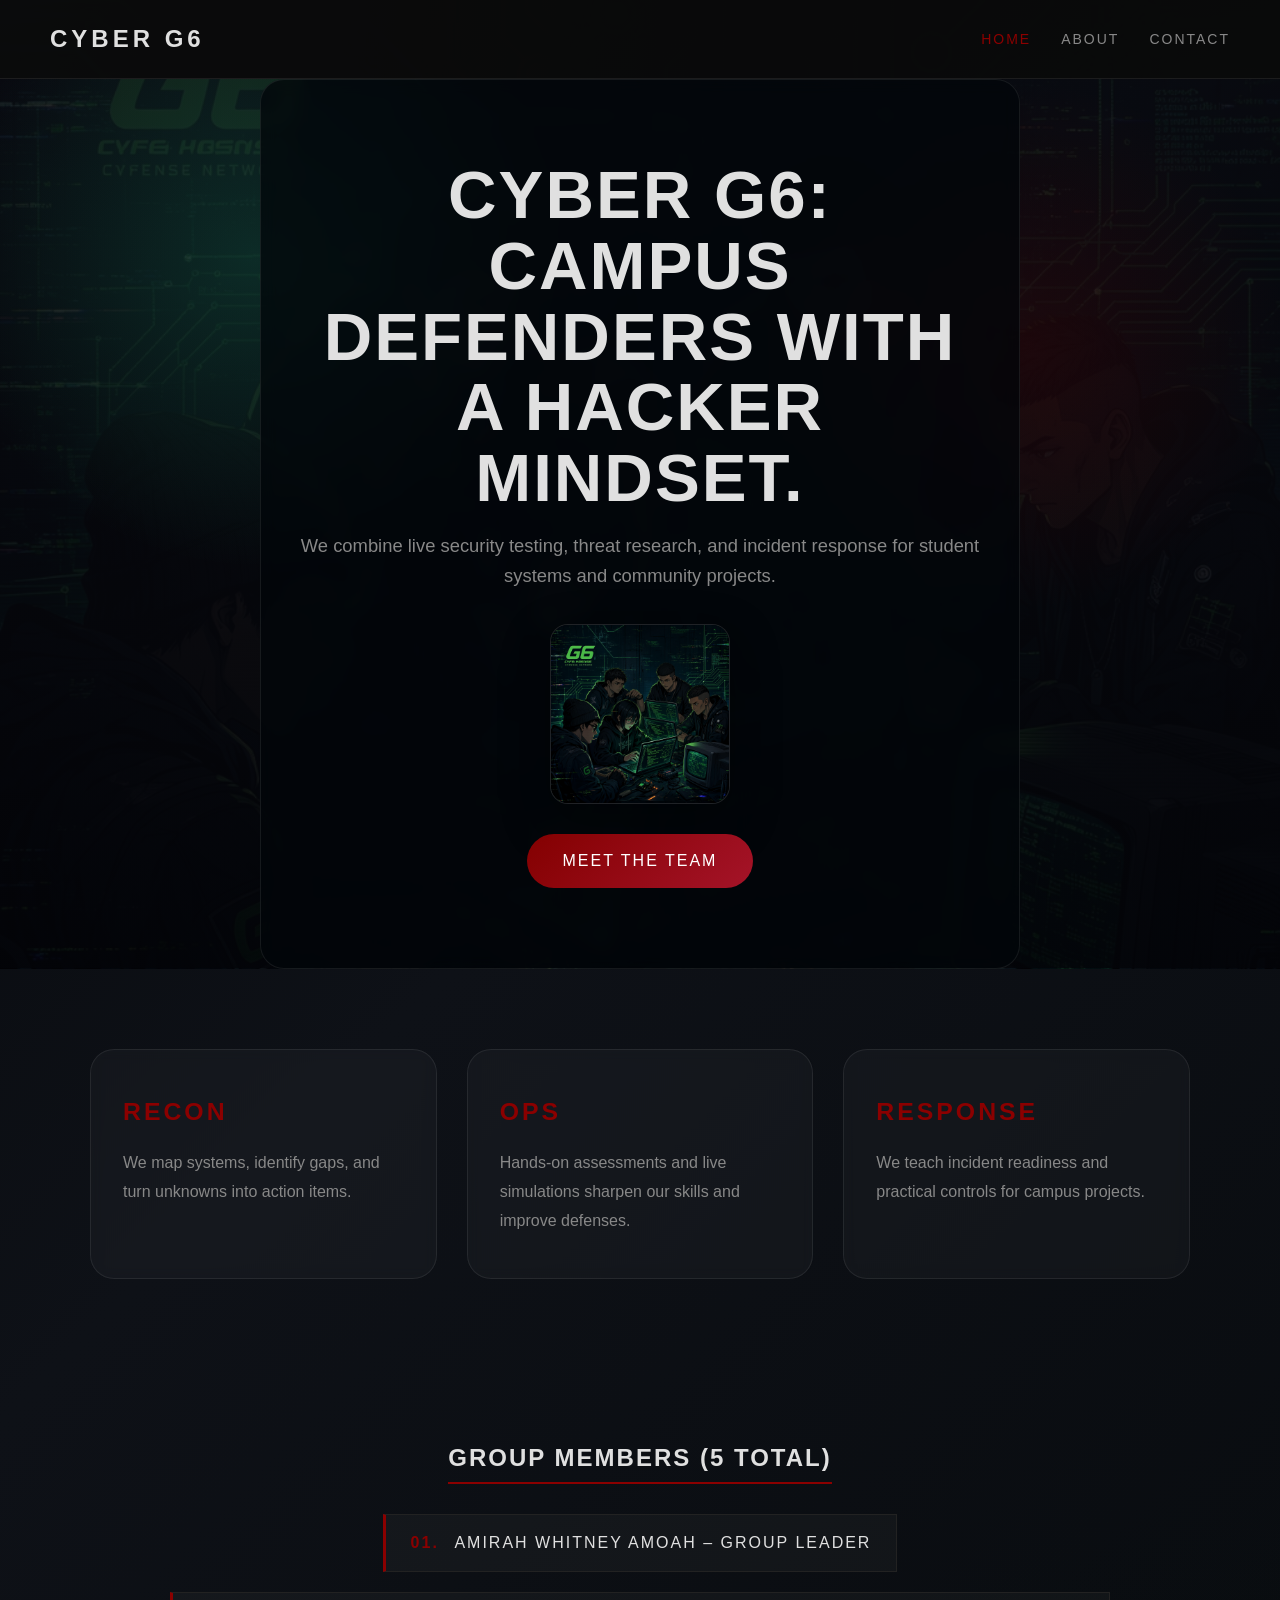
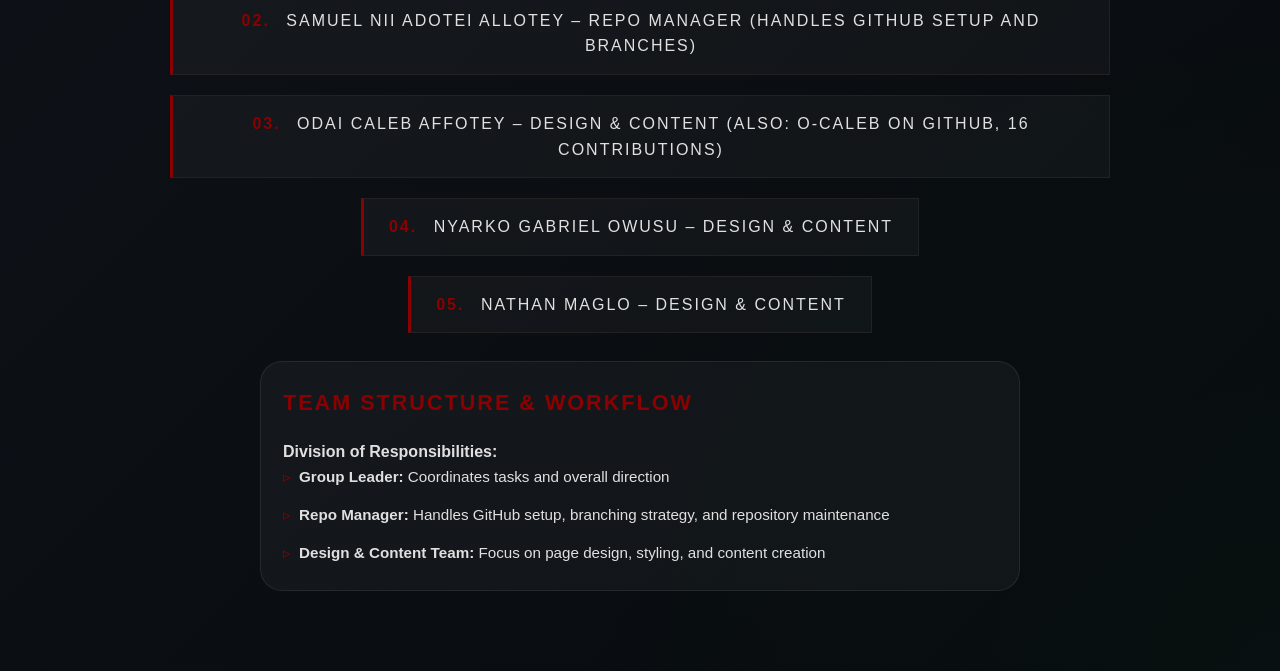
==== commit 49e43692: "Improved version" ====
--- a/index.html
+++ b/index.html
@@ -1,71 +1,12 @@
 <!DOCTYPE html>
 <html lang="en">
 <head>
-  <meta charset="UTF-8" />
-  <meta name="viewport" content="width=device-width, initial-scale=1.0" />
-  <title>CloudTeam Alpha – Home</title>
-  <link rel="stylesheet" href="style.css" />
-  <link href="https://fonts.googleapis.com/css2?family=Inter:wght@400;500;600;700;800&display=swap" rel="stylesheet" />
+    <meta charset="UTF-8">
+    <meta http-equiv="refresh" content="0;url=group-website/index.html">
+    <meta name="viewport" content="width=device-width, initial-scale=1.0">
+    <title>Redirecting to Cyber G6</title>
 </head>
 <body>
-
-  <nav>
-    <div class="nav-logo">Cloud<span>Team</span> <span>Alpha</span></div>
-    <ul class="nav-links">
-      <li><a href="index.html" class="active">Home</a></li>
-      <li><a href="about.html">About</a></li>
-      <li><a href="contact.html">Contact</a></li>
-    </ul>
-  </nav>
-
-  <section class="hero">
-    <div class="hero-eyebrow">Cloud Computing – Practical Lab 1</div>
-    <h1>Welcome to <em>CloudTeam Alpha</em></h1>
-    <p>A group project exploring virtualization and static website deployment as part of our Cloud Computing course.</p>
-    <a href="about.html" class="btn btn-primary">Meet the Team</a>
-    <a href="contact.html" class="btn btn-outline">Get in Touch</a>
-  </section>
-
-  <div class="section">
-    <div class="section-label">What We're Building</div>
-    <div class="section-title">Our Project at a Glance</div>
-    <div class="section-divider"></div>
-
-    <div class="card-grid">
-      <div class="card">
-        <div class="card-icon">☁️</div>
-        <h3>Cloud Computing</h3>
-        <p>Exploring how computing resources are delivered over the internet — storage, servers, networking, and software.</p>
-      </div>
-      <div class="card">
-        <div class="card-icon">🚀</div>
-        <h3>Static Deployment</h3>
-        <p>Deploying this website via GitHub Pages — a free, fast, and reliable platform for hosting static sites.</p>
-      </div>
-      <div class="card">
-        <div class="card-icon">🤝</div>
-        <h3>Team Collaboration</h3>
-        <p>Working together using GitHub — commits, branches, and collaboration to track every contribution.</p>
-      </div>
-    </div>
-
-    <div class="image-feature">
-      <div class="image-placeholder">
-        🌐
-        <p>Some random image</p>
-      </div>
-      <div class="image-feature-text">
-        <h3>About This Project</h3>
-        <p>This website was built as part of <strong>Cloud Computing Practical Lab 1</strong>. Our team of five designed and deployed this static site using HTML, CSS, and JavaScript — then hosted it on GitHub Pages.</p>
-        <br/>
-        <p>The goal: demonstrate the fundamentals of cloud deployment in a real-world context.</p>
-      </div>
-    </div>
-  </div>
-
-  <footer>
-    <p><strong>CloudTeam Alpha</strong> &nbsp;·&nbsp; Cloud Computing Practical Lab 1 &nbsp;·&nbsp; &copy; 2026</p>
-  </footer>
-
+    <p>If you are not redirected automatically, <a href="group-website/index.html">click here</a>.</p>
 </body>
 </html>
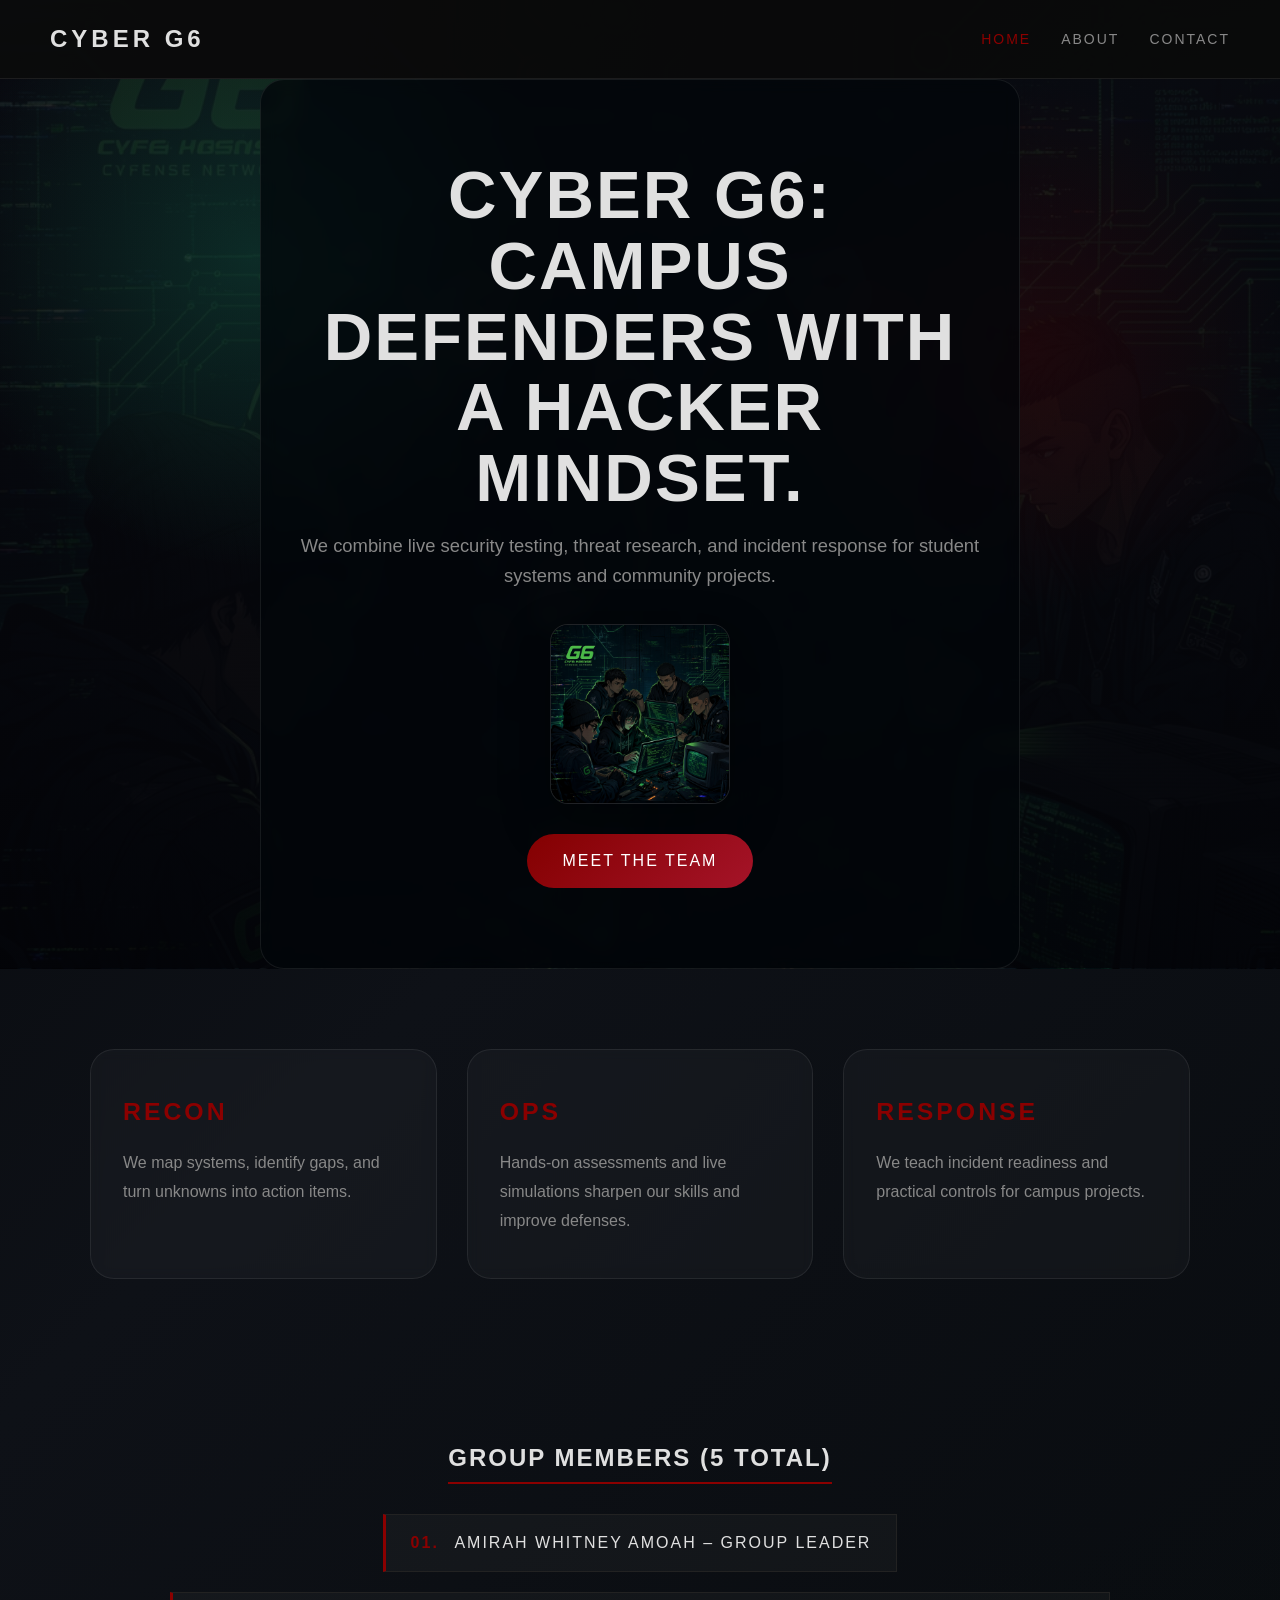
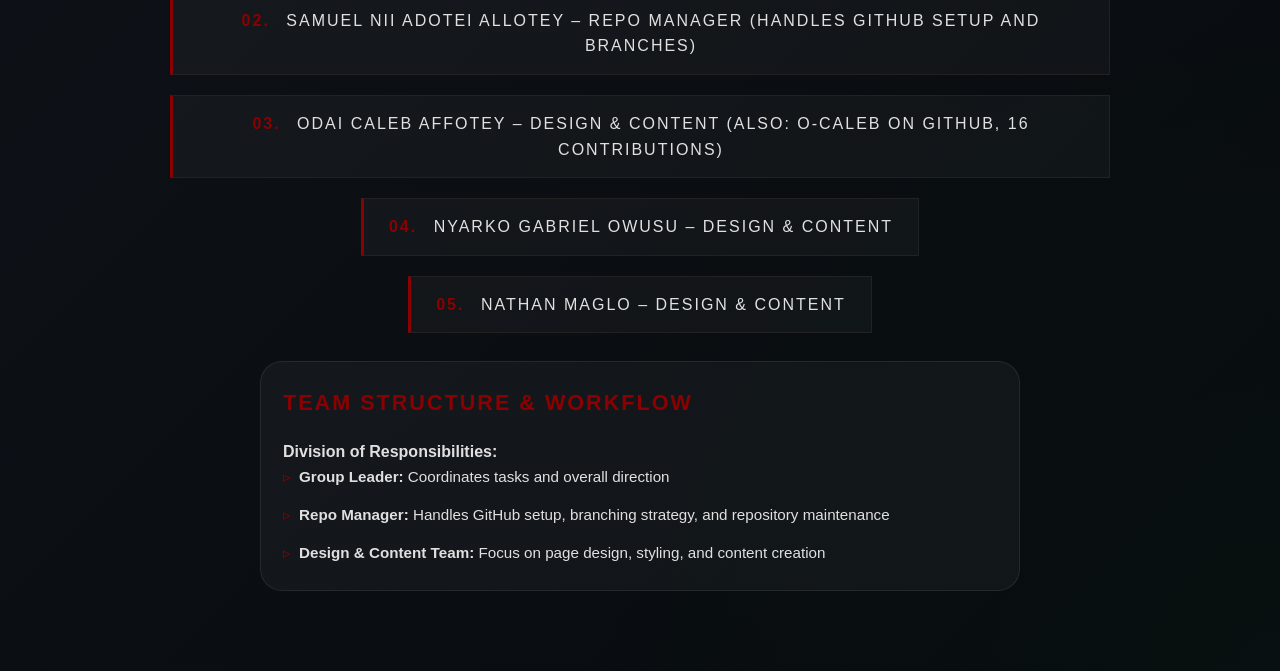
==== commit d982e37b: "Merge branch 'main' of https://github.com/GentlemanNASA/cloud-lab-group-project" ====
--- a/index.html
+++ b/index.html
@@ -1,6 +1,7 @@
 <!DOCTYPE html>
 <html lang="en">
 <head>
+<<<<<<< HEAD
     <meta charset="UTF-8">
     <meta http-equiv="refresh" content="0;url=group-website/index.html">
     <meta name="viewport" content="width=device-width, initial-scale=1.0">
@@ -8,5 +9,73 @@
 </head>
 <body>
     <p>If you are not redirected automatically, <a href="group-website/index.html">click here</a>.</p>
+=======
+  <meta charset="UTF-8" />
+  <meta name="viewport" content="width=device-width, initial-scale=1.0" />
+  <title>CloudTeam Alpha – Home</title>
+  <link rel="stylesheet" href="style.css" />
+  <link href="https://fonts.googleapis.com/css2?family=Inter:wght@400;500;600;700;800&display=swap" rel="stylesheet" />
+</head>
+<body>
+
+  <nav>
+    <div class="nav-logo">Cloud<span>Team</span> <span>Alpha</span></div>
+    <ul class="nav-links">
+      <li><a href="index.html" class="active">Home</a></li>
+      <li><a href="about.html">About</a></li>
+      <li><a href="contact.html">Contact</a></li>
+    </ul>
+  </nav>
+
+  <section class="hero">
+    <div class="hero-eyebrow">Cloud Computing – Practical Lab 1</div>
+    <h1>Welcome to <em>CloudTeam Alpha</em></h1>
+    <p>A group project exploring virtualization and static website deployment as part of our Cloud Computing course.</p>
+    <a href="about.html" class="btn btn-primary">Meet the Team</a>
+    <a href="contact.html" class="btn btn-outline">Get in Touch</a>
+  </section>
+
+  <div class="section">
+    <div class="section-label">What We're Building</div>
+    <div class="section-title">Our Project at a Glance</div>
+    <div class="section-divider"></div>
+
+    <div class="card-grid">
+      <div class="card">
+        <div class="card-icon">☁️</div>
+        <h3>Cloud Computing</h3>
+        <p>Exploring how computing resources are delivered over the internet — storage, servers, networking, and software.</p>
+      </div>
+      <div class="card">
+        <div class="card-icon">🚀</div>
+        <h3>Static Deployment</h3>
+        <p>Deploying this website via GitHub Pages — a free, fast, and reliable platform for hosting static sites.</p>
+      </div>
+      <div class="card">
+        <div class="card-icon">🤝</div>
+        <h3>Team Collaboration</h3>
+        <p>Working together using GitHub — commits, branches, and collaboration to track every contribution.</p>
+      </div>
+    </div>
+
+    <div class="image-feature">
+      <div class="image-placeholder">
+        🌐
+        <p>Some random image</p>
+      </div>
+      <div class="image-feature-text">
+        <h3>About This Project</h3>
+        <p>This website was built as part of <strong>Cloud Computing Practical Lab 1</strong>. Our team of five designed and deployed this static site using HTML, CSS, and JavaScript — then hosted it on GitHub Pages.</p>
+        <br/>
+        <p>The goal: demonstrate the fundamentals of cloud deployment in a real-world context.</p>
+      </div>
+    </div>
+  </div>
+
+  <footer>
+    <p><strong>CloudTeam Alpha</strong> &nbsp;·&nbsp; Cloud Computing Practical Lab 1 &nbsp;·&nbsp; &copy; 2026</p>
+  </footer>
+
+>>>>>>> 7e1fba341985e723fcd0b9b8d9dc198364c08c8b
 </body>
 </html>
--- a/style.css
+++ b/style.css
@@ -0,0 +1,387 @@
+/* ===== RESET & BASE ===== */
+*, *::before, *::after { box-sizing: border-box; margin: 0; padding: 0; }
+
+:root {
+  --white: #ffffff;
+  --off-white: #f7f8fa;
+  --light-grey: #e8eaed;
+  --mid-grey: #9aa0a6;
+  --dark-grey: #3c4043;
+  --black: #1a1a1a;
+  --accent: #1a73e8;
+  --accent-light: #e8f0fe;
+  --accent-dark: #1557b0;
+  --font-display: 'Inter', system-ui, sans-serif;
+  --font-body: 'Inter', system-ui, sans-serif;
+  --radius: 10px;
+  --shadow: 0 1px 4px rgba(0,0,0,0.08), 0 4px 16px rgba(0,0,0,0.06);
+  --transition: 0.2s ease;
+}
+
+html { scroll-behavior: smooth; }
+
+body {
+  font-family: var(--font-body);
+  background: var(--white);
+  color: var(--dark-grey);
+  line-height: 1.6;
+  font-size: 16px;
+}
+
+a { color: var(--accent); text-decoration: none; transition: color var(--transition); }
+a:hover { color: var(--accent-dark); }
+
+img { max-width: 100%; display: block; }
+
+/* ===== NAV ===== */
+nav {
+  position: sticky;
+  top: 0;
+  z-index: 100;
+  background: rgba(255,255,255,0.95);
+  backdrop-filter: blur(8px);
+  border-bottom: 1px solid var(--light-grey);
+  display: flex;
+  align-items: center;
+  justify-content: space-between;
+  padding: 0 2rem;
+  height: 60px;
+}
+
+.nav-logo {
+  font-size: 1.1rem;
+  font-weight: 700;
+  color: var(--black);
+  letter-spacing: -0.02em;
+}
+
+.nav-logo span { color: var(--accent); }
+
+.nav-links {
+  display: flex;
+  gap: 0.25rem;
+  list-style: none;
+}
+
+.nav-links a {
+  display: block;
+  padding: 0.4rem 0.9rem;
+  border-radius: 6px;
+  font-size: 0.9rem;
+  font-weight: 500;
+  color: var(--dark-grey);
+  transition: background var(--transition), color var(--transition);
+}
+
+.nav-links a:hover,
+.nav-links a.active {
+  background: var(--accent-light);
+  color: var(--accent);
+}
+
+/* ===== HERO ===== */
+.hero {
+  background: linear-gradient(135deg, var(--off-white) 0%, var(--white) 60%);
+  padding: 5rem 2rem 4rem;
+  text-align: center;
+  border-bottom: 1px solid var(--light-grey);
+}
+
+.hero-eyebrow {
+  display: inline-block;
+  font-size: 0.75rem;
+  font-weight: 600;
+  letter-spacing: 0.1em;
+  text-transform: uppercase;
+  color: var(--accent);
+  background: var(--accent-light);
+  padding: 0.3rem 0.8rem;
+  border-radius: 100px;
+  margin-bottom: 1.5rem;
+}
+
+.hero h1 {
+  font-size: clamp(2rem, 5vw, 3.2rem);
+  font-weight: 800;
+  color: var(--black);
+  letter-spacing: -0.03em;
+  line-height: 1.15;
+  max-width: 700px;
+  margin: 0 auto 1.25rem;
+}
+
+.hero h1 em {
+  font-style: normal;
+  color: var(--accent);
+}
+
+.hero p {
+  font-size: 1.1rem;
+  color: var(--mid-grey);
+  max-width: 520px;
+  margin: 0 auto 2.5rem;
+}
+
+.btn {
+  display: inline-block;
+  padding: 0.75rem 1.75rem;
+  border-radius: 8px;
+  font-weight: 600;
+  font-size: 0.95rem;
+  transition: all var(--transition);
+  cursor: pointer;
+  border: none;
+}
+
+.btn-primary {
+  background: var(--accent);
+  color: #fff;
+}
+
+.btn-primary:hover {
+  background: var(--accent-dark);
+  color: #fff;
+  transform: translateY(-1px);
+  box-shadow: 0 4px 12px rgba(26,115,232,0.3);
+}
+
+.btn-outline {
+  background: transparent;
+  color: var(--accent);
+  border: 1.5px solid var(--accent);
+  margin-left: 0.75rem;
+}
+
+.btn-outline:hover {
+  background: var(--accent-light);
+  transform: translateY(-1px);
+}
+
+/* ===== SECTIONS ===== */
+.section {
+  padding: 4rem 2rem;
+  max-width: 1000px;
+  margin: 0 auto;
+}
+
+.section-label {
+  font-size: 0.72rem;
+  font-weight: 700;
+  letter-spacing: 0.12em;
+  text-transform: uppercase;
+  color: var(--mid-grey);
+  margin-bottom: 0.5rem;
+}
+
+.section-title {
+  font-size: clamp(1.5rem, 3vw, 2rem);
+  font-weight: 700;
+  color: var(--black);
+  letter-spacing: -0.02em;
+  margin-bottom: 1rem;
+}
+
+.section-divider {
+  width: 40px;
+  height: 3px;
+  background: var(--accent);
+  border-radius: 2px;
+  margin-bottom: 2rem;
+}
+
+/* ===== CARDS ===== */
+.card-grid {
+  display: grid;
+  grid-template-columns: repeat(auto-fit, minmax(260px, 1fr));
+  gap: 1.25rem;
+  margin-top: 2rem;
+}
+
+.card {
+  background: var(--white);
+  border: 1px solid var(--light-grey);
+  border-radius: var(--radius);
+  padding: 1.5rem;
+  box-shadow: var(--shadow);
+  transition: transform var(--transition), box-shadow var(--transition);
+}
+
+.card:hover {
+  transform: translateY(-3px);
+  box-shadow: 0 4px 20px rgba(0,0,0,0.1);
+}
+
+.card-icon {
+  width: 44px;
+  height: 44px;
+  border-radius: 10px;
+  background: var(--accent-light);
+  display: flex;
+  align-items: center;
+  justify-content: center;
+  font-size: 1.3rem;
+  margin-bottom: 1rem;
+}
+
+.card h3 { font-size: 1rem; font-weight: 700; color: var(--black); margin-bottom: 0.4rem; }
+.card p { font-size: 0.875rem; color: var(--mid-grey); }
+
+/* ===== TEAM GRID ===== */
+.team-grid {
+  display: grid;
+  grid-template-columns: repeat(auto-fit, minmax(160px, 1fr));
+  gap: 1.25rem;
+  margin-top: 2rem;
+}
+
+.team-card {
+  background: var(--off-white);
+  border-radius: var(--radius);
+  padding: 1.75rem 1rem;
+  text-align: center;
+  border: 1px solid var(--light-grey);
+  transition: transform var(--transition);
+}
+
+.team-card:hover { transform: translateY(-3px); }
+
+.avatar {
+  width: 60px;
+  height: 60px;
+  border-radius: 50%;
+  background: var(--accent);
+  color: #fff;
+  font-size: 1.4rem;
+  font-weight: 700;
+  display: flex;
+  align-items: center;
+  justify-content: center;
+  margin: 0 auto 1rem;
+}
+
+.team-card h3 { font-size: 0.95rem; font-weight: 700; color: var(--black); margin-bottom: 0.3rem; }
+.team-card .role { font-size: 0.78rem; color: var(--accent); font-weight: 600; text-transform: uppercase; letter-spacing: 0.06em; }
+
+/* ===== IMAGE FEATURE ===== */
+.image-feature {
+  background: var(--off-white);
+  border-radius: var(--radius);
+  overflow: hidden;
+  border: 1px solid var(--light-grey);
+  margin-top: 2rem;
+  display: grid;
+  grid-template-columns: 1fr 1fr;
+  align-items: center;
+  gap: 0;
+}
+
+.image-feature img {
+  width: 100%;
+  height: 280px;
+  object-fit: cover;
+}
+
+.image-placeholder {
+  width: 100%;
+  height: 280px;
+  background: linear-gradient(135deg, var(--accent-light), var(--light-grey));
+  display: flex;
+  flex-direction: column;
+  align-items: center;
+  justify-content: center;
+  color: var(--mid-grey);
+  font-size: 2.5rem;
+  gap: 0.5rem;
+}
+
+.image-placeholder p { font-size: 0.8rem; font-weight: 500; }
+
+.image-feature-text { padding: 2rem; }
+.image-feature-text h3 { font-size: 1.2rem; font-weight: 700; color: var(--black); margin-bottom: 0.75rem; }
+.image-feature-text p { font-size: 0.9rem; color: var(--mid-grey); line-height: 1.7; }
+
+/* ===== CONTACT ===== */
+.contact-grid {
+  display: grid;
+  grid-template-columns: 1fr 1fr;
+  gap: 2rem;
+  margin-top: 2rem;
+}
+
+.contact-info { display: flex; flex-direction: column; gap: 1.25rem; }
+
+.contact-item {
+  display: flex;
+  align-items: flex-start;
+  gap: 1rem;
+  padding: 1.25rem;
+  background: var(--off-white);
+  border-radius: var(--radius);
+  border: 1px solid var(--light-grey);
+}
+
+.contact-icon {
+  font-size: 1.2rem;
+  width: 40px;
+  height: 40px;
+  background: var(--accent-light);
+  border-radius: 8px;
+  display: flex;
+  align-items: center;
+  justify-content: center;
+  flex-shrink: 0;
+}
+
+.contact-item h4 { font-size: 0.85rem; font-weight: 700; color: var(--black); margin-bottom: 0.2rem; }
+.contact-item p { font-size: 0.85rem; color: var(--mid-grey); }
+
+.contact-form {
+  background: var(--white);
+  border: 1px solid var(--light-grey);
+  border-radius: var(--radius);
+  padding: 1.75rem;
+  box-shadow: var(--shadow);
+}
+
+.form-group { margin-bottom: 1.1rem; }
+.form-group label { display: block; font-size: 0.8rem; font-weight: 600; color: var(--dark-grey); margin-bottom: 0.4rem; }
+.form-group input,
+.form-group textarea {
+  width: 100%;
+  padding: 0.65rem 0.9rem;
+  border: 1.5px solid var(--light-grey);
+  border-radius: 7px;
+  font-family: inherit;
+  font-size: 0.9rem;
+  color: var(--black);
+  background: var(--off-white);
+  transition: border-color var(--transition), box-shadow var(--transition);
+  outline: none;
+}
+.form-group input:focus,
+.form-group textarea:focus {
+  border-color: var(--accent);
+  box-shadow: 0 0 0 3px rgba(26,115,232,0.12);
+  background: var(--white);
+}
+.form-group textarea { resize: vertical; min-height: 100px; }
+
+/* ===== FOOTER ===== */
+footer {
+  background: var(--off-white);
+  border-top: 1px solid var(--light-grey);
+  text-align: center;
+  padding: 2rem;
+  font-size: 0.82rem;
+  color: var(--mid-grey);
+}
+
+footer strong { color: var(--dark-grey); }
+
+/* ===== RESPONSIVE ===== */
+@media (max-width: 680px) {
+  .nav-logo span + span { display: none; }
+  .image-feature { grid-template-columns: 1fr; }
+  .contact-grid { grid-template-columns: 1fr; }
+  .btn-outline { margin-left: 0; margin-top: 0.5rem; }
+}
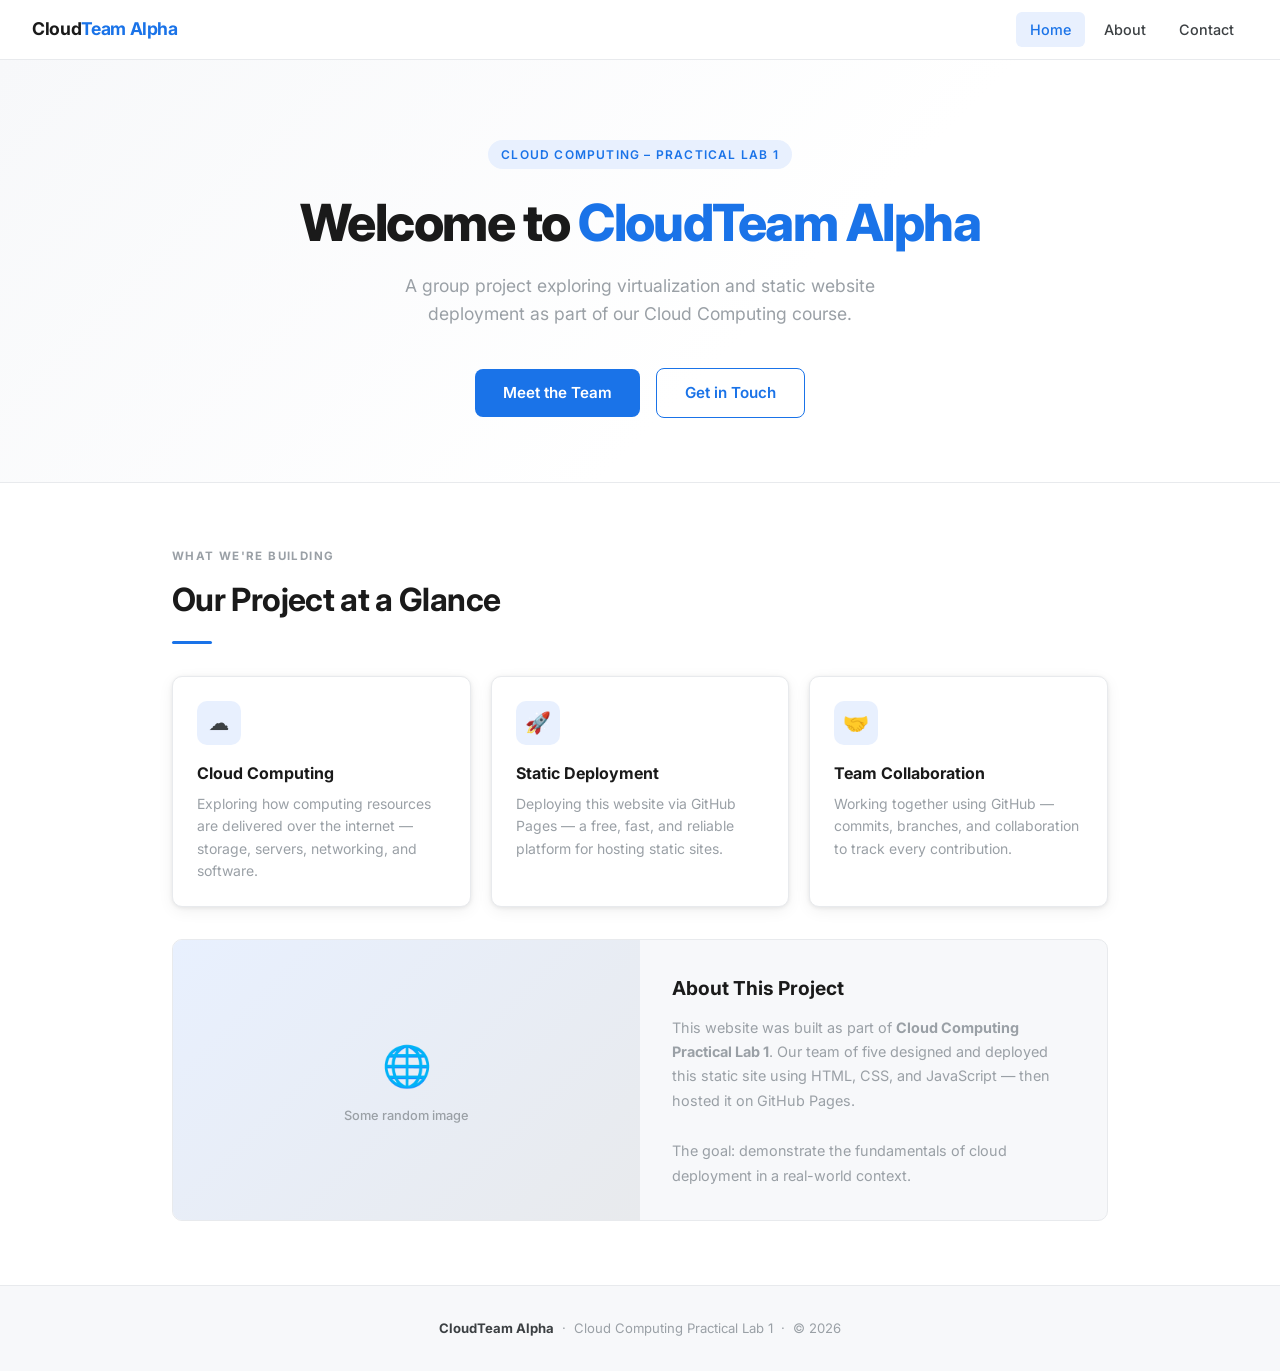
==== commit 2a31bf9c: "Resolve merge conflict: use CloudTeam Alpha page and remove group-website redirect" ====
--- a/index.html
+++ b/index.html
@@ -1,15 +1,6 @@
 <!DOCTYPE html>
 <html lang="en">
 <head>
-<<<<<<< HEAD
-    <meta charset="UTF-8">
-    <meta http-equiv="refresh" content="0;url=group-website/index.html">
-    <meta name="viewport" content="width=device-width, initial-scale=1.0">
-    <title>Redirecting to Cyber G6</title>
-</head>
-<body>
-    <p>If you are not redirected automatically, <a href="group-website/index.html">click here</a>.</p>
-=======
   <meta charset="UTF-8" />
   <meta name="viewport" content="width=device-width, initial-scale=1.0" />
   <title>CloudTeam Alpha – Home</title>
@@ -76,6 +67,5 @@
     <p><strong>CloudTeam Alpha</strong> &nbsp;·&nbsp; Cloud Computing Practical Lab 1 &nbsp;·&nbsp; &copy; 2026</p>
   </footer>
 
->>>>>>> 7e1fba341985e723fcd0b9b8d9dc198364c08c8b
 </body>
-</html>
+</html>
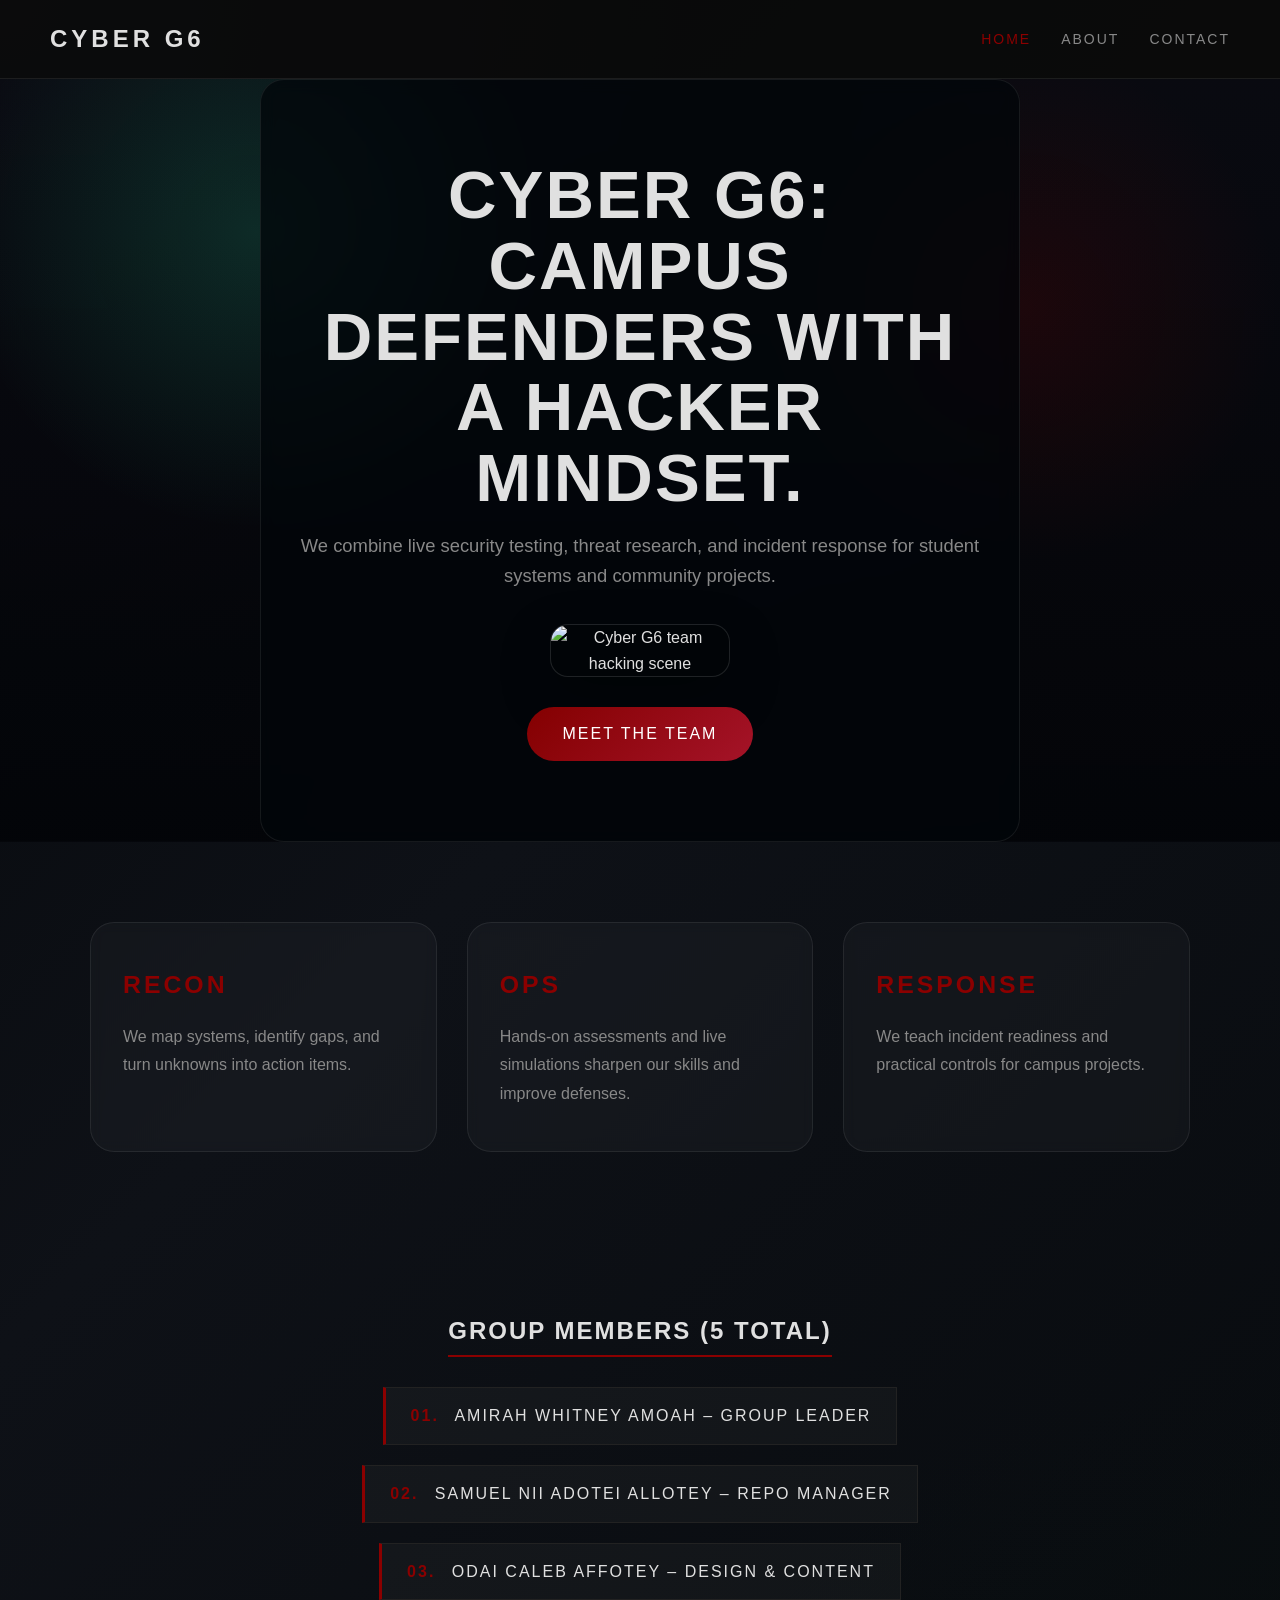
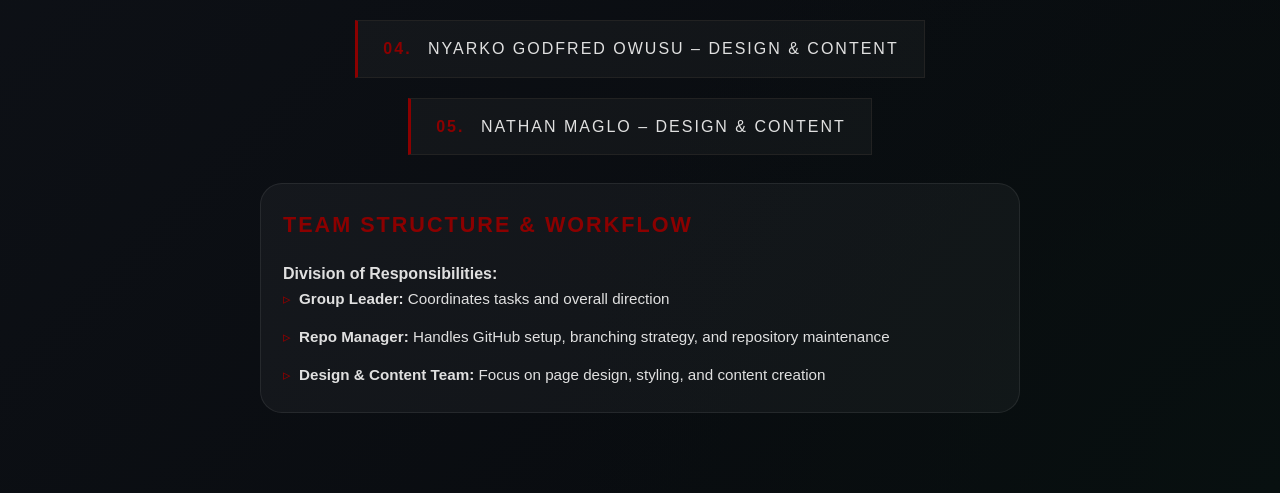
==== commit 287a13ec: "Add files via upload" ====
--- a/index.html
+++ b/index.html
@@ -1,71 +1,71 @@
 <!DOCTYPE html>
 <html lang="en">
 <head>
-  <meta charset="UTF-8" />
-  <meta name="viewport" content="width=device-width, initial-scale=1.0" />
-  <title>CloudTeam Alpha – Home</title>
-  <link rel="stylesheet" href="style.css" />
-  <link href="https://fonts.googleapis.com/css2?family=Inter:wght@400;500;600;700;800&display=swap" rel="stylesheet" />
+    <meta charset="UTF-8">
+    <meta name="viewport" content="width=device-width, initial-scale=1.0">
+    <title>Cyber G6 | Campus Cybersecurity Students</title>
+    <link rel="stylesheet" href="style.css">
 </head>
 <body>
 
-  <nav>
-    <div class="nav-logo">Cloud<span>Team</span> <span>Alpha</span></div>
-    <ul class="nav-links">
-      <li><a href="index.html" class="active">Home</a></li>
-      <li><a href="about.html">About</a></li>
-      <li><a href="contact.html">Contact</a></li>
-    </ul>
-  </nav>
+    <!-- Navigation Bar -->
+    <nav class="navbar">
+        <div class="logo">CYBER G6</div>
+        <ul class="nav-links">
+            <li><a href="index.html" class="active">Home</a></li>
+            <li><a href="about.html">About</a></li>
+            <li><a href="contact.html">Contact</a></li>
+        </ul>
+    </nav>
 
-  <section class="hero">
-    <div class="hero-eyebrow">Cloud Computing – Practical Lab 1</div>
-    <h1>Welcome to <em>CloudTeam Alpha</em></h1>
-    <p>A group project exploring virtualization and static website deployment as part of our Cloud Computing course.</p>
-    <a href="about.html" class="btn btn-primary">Meet the Team</a>
-    <a href="contact.html" class="btn btn-outline">Get in Touch</a>
-  </section>
+    <!-- Hero Section -->
+    <header class="hero">
+        <div class="hero-content">
+            <h1>Cyber G6: Campus defenders with a hacker mindset.</h1>
+            <p>We combine live security testing, threat research, and incident response for student systems and community projects.</p>
+            <div class="hero-image">
+                <img src="images/image.jpg" alt="Cyber G6 team hacking scene">
+            </div>
+            <a href="about.html" class="btn">Meet the Team</a>
+        </div>
+    </header>
 
-  <div class="section">
-    <div class="section-label">What We're Building</div>
-    <div class="section-title">Our Project at a Glance</div>
-    <div class="section-divider"></div>
+    <!-- Tactical Focus -->
+    <section class="tenets">
+        <div class="tenet-card">
+            <h2>Recon</h2>
+            <p>We map systems, identify gaps, and turn unknowns into action items.</p>
+        </div>
+        <div class="tenet-card">
+            <h2>Ops</h2>
+            <p>Hands-on assessments and live simulations sharpen our skills and improve defenses.</p>
+        </div>
+        <div class="tenet-card">
+            <h2>Response</h2>
+            <p>We teach incident readiness and practical controls for campus projects.</p>
+        </div>
+    </section>
 
-    <div class="card-grid">
-      <div class="card">
-        <div class="card-icon">☁️</div>
-        <h3>Cloud Computing</h3>
-        <p>Exploring how computing resources are delivered over the internet — storage, servers, networking, and software.</p>
-      </div>
-      <div class="card">
-        <div class="card-icon">🚀</div>
-        <h3>Static Deployment</h3>
-        <p>Deploying this website via GitHub Pages — a free, fast, and reliable platform for hosting static sites.</p>
-      </div>
-      <div class="card">
-        <div class="card-icon">🤝</div>
-        <h3>Team Collaboration</h3>
-        <p>Working together using GitHub — commits, branches, and collaboration to track every contribution.</p>
-      </div>
-    </div>
+    <section class="team-section">
+        <h2>Group Members (5 Total)</h2>
+        <ul class="member-list">
+            <li><span class="member-num">01.</span> Amirah Whitney Amoah – Group Leader</li>
+            <li><span class="member-num">02.</span> Samuel Nii Adotei Allotey – Repo Manager</li>
+            <li><span class="member-num">03.</span> Odai Caleb Affotey – Design & Content</li>
+            <li><span class="member-num">04.</span> Nyarko Godfred Owusu – Design & Content</li>
+            <li><span class="member-num">05.</span> Nathan Maglo – Design & Content</li>
+        </ul>
 
-    <div class="image-feature">
-      <div class="image-placeholder">
-        🌐
-        <p>Some random image</p>
-      </div>
-      <div class="image-feature-text">
-        <h3>About This Project</h3>
-        <p>This website was built as part of <strong>Cloud Computing Practical Lab 1</strong>. Our team of five designed and deployed this static site using HTML, CSS, and JavaScript — then hosted it on GitHub Pages.</p>
-        <br/>
-        <p>The goal: demonstrate the fundamentals of cloud deployment in a real-world context.</p>
-      </div>
-    </div>
-  </div>
-
-  <footer>
-    <p><strong>CloudTeam Alpha</strong> &nbsp;·&nbsp; Cloud Computing Practical Lab 1 &nbsp;·&nbsp; &copy; 2026</p>
-  </footer>
+        <div class="team-structure">
+            <h3>Team Structure & Workflow</h3>
+            <p><strong>Division of Responsibilities:</strong></p>
+            <ul class="workflow-list">
+                <li><strong>Group Leader:</strong> Coordinates tasks and overall direction</li>
+                <li><strong>Repo Manager:</strong> Handles GitHub setup, branching strategy, and repository maintenance</li>
+                <li><strong>Design & Content Team:</strong> Focus on page design, styling, and content creation</li>
+            </ul>
+        </div>
+    </section>
 
 </body>
-</html>+</html>
--- a/style.css
+++ b/style.css
@@ -1,387 +1,437 @@
-/* ===== RESET & BASE ===== */
-*, *::before, *::after { box-sizing: border-box; margin: 0; padding: 0; }
-
+/* --- Root Variables for the Theme --- */
 :root {
-  --white: #ffffff;
-  --off-white: #f7f8fa;
-  --light-grey: #e8eaed;
-  --mid-grey: #9aa0a6;
-  --dark-grey: #3c4043;
-  --black: #1a1a1a;
-  --accent: #1a73e8;
-  --accent-light: #e8f0fe;
-  --accent-dark: #1557b0;
-  --font-display: 'Inter', system-ui, sans-serif;
-  --font-body: 'Inter', system-ui, sans-serif;
-  --radius: 10px;
-  --shadow: 0 1px 4px rgba(0,0,0,0.08), 0 4px 16px rgba(0,0,0,0.06);
-  --transition: 0.2s ease;
-}
-
-html { scroll-behavior: smooth; }
+    --bg-color: #0a0a0a;
+    --card-bg: #121212;
+    --text-main: #e0e0e0;
+    --text-muted: #888888;
+    --accent-crimson: #8b0000;
+    --accent-neon: #2df8b6;
+}
+
+/* --- Base Reset --- */
+* {
+    margin: 0;
+    padding: 0;
+    box-sizing: border-box;
+    font-family: 'Segoe UI', Tahoma, Geneva, Verdana, sans-serif;
+}
 
 body {
-  font-family: var(--font-body);
-  background: var(--white);
-  color: var(--dark-grey);
-  line-height: 1.6;
-  font-size: 16px;
-}
-
-a { color: var(--accent); text-decoration: none; transition: color var(--transition); }
-a:hover { color: var(--accent-dark); }
-
-img { max-width: 100%; display: block; }
-
-/* ===== NAV ===== */
-nav {
-  position: sticky;
-  top: 0;
-  z-index: 100;
-  background: rgba(255,255,255,0.95);
-  backdrop-filter: blur(8px);
-  border-bottom: 1px solid var(--light-grey);
-  display: flex;
-  align-items: center;
-  justify-content: space-between;
-  padding: 0 2rem;
-  height: 60px;
-}
-
-.nav-logo {
-  font-size: 1.1rem;
-  font-weight: 700;
-  color: var(--black);
-  letter-spacing: -0.02em;
-}
-
-.nav-logo span { color: var(--accent); }
+    min-height: 100vh;
+    background: radial-gradient(circle at top left, #1a212f 0%, transparent 28%),
+                radial-gradient(circle at bottom right, #081010 0%, transparent 30%),
+                linear-gradient(135deg, #05070a 0%, #0e1117 40%, #070a0d 100%);
+    color: var(--text-main);
+    line-height: 1.6;
+    overflow-x: hidden;
+}
+
+body::before {
+    content: '';
+    position: fixed;
+    inset: 0;
+    background-image: url('images/backdrop.jpg');
+    background-size: cover;
+    background-position: center;
+    opacity: 0.2;
+    pointer-events: none;
+    mix-blend-mode: overlay;
+}
+
+/* --- Navigation --- */
+.navbar {
+    display: flex;
+    justify-content: space-between;
+    align-items: center;
+    padding: 20px 50px;
+    background: rgba(10, 10, 10, 0.92);
+    border-bottom: 1px solid rgba(255, 255, 255, 0.08);
+    position: sticky;
+    top: 0;
+    z-index: 10;
+}
+
+.logo {
+    font-size: 24px;
+    font-weight: bold;
+    letter-spacing: 4px;
+    color: var(--text-main);
+}
 
 .nav-links {
-  display: flex;
-  gap: 0.25rem;
-  list-style: none;
+    list-style: none;
+    display: flex;
+    gap: 30px;
 }
 
 .nav-links a {
-  display: block;
-  padding: 0.4rem 0.9rem;
-  border-radius: 6px;
-  font-size: 0.9rem;
-  font-weight: 500;
-  color: var(--dark-grey);
-  transition: background var(--transition), color var(--transition);
+    text-decoration: none;
+    color: var(--text-muted);
+    text-transform: uppercase;
+    font-size: 14px;
+    letter-spacing: 2px;
+    transition: color 0.3s ease;
 }
 
 .nav-links a:hover,
 .nav-links a.active {
-  background: var(--accent-light);
-  color: var(--accent);
-}
-
-/* ===== HERO ===== */
+    color: var(--accent-crimson);
+}
+
+/* --- Hero Section --- */
 .hero {
-  background: linear-gradient(135deg, var(--off-white) 0%, var(--white) 60%);
-  padding: 5rem 2rem 4rem;
-  text-align: center;
-  border-bottom: 1px solid var(--light-grey);
-}
-
-.hero-eyebrow {
-  display: inline-block;
-  font-size: 0.75rem;
-  font-weight: 600;
-  letter-spacing: 0.1em;
-  text-transform: uppercase;
-  color: var(--accent);
-  background: var(--accent-light);
-  padding: 0.3rem 0.8rem;
-  border-radius: 100px;
-  margin-bottom: 1.5rem;
-}
-
-.hero h1 {
-  font-size: clamp(2rem, 5vw, 3.2rem);
-  font-weight: 800;
-  color: var(--black);
-  letter-spacing: -0.03em;
-  line-height: 1.15;
-  max-width: 700px;
-  margin: 0 auto 1.25rem;
-}
-
-.hero h1 em {
-  font-style: normal;
-  color: var(--accent);
-}
-
-.hero p {
-  font-size: 1.1rem;
-  color: var(--mid-grey);
-  max-width: 520px;
-  margin: 0 auto 2.5rem;
+    min-height: 75vh;
+    background: linear-gradient(rgba(9, 10, 16, 0.9), rgba(3, 4, 8, 0.92)), url('images/image.jpg'), url('images/backdrop.jpg');
+    background-size: cover, cover, cover;
+    background-position: center, center, center;
+    display: flex;
+    justify-content: center;
+    align-items: center;
+    text-align: center;
+    padding: 0 20px;
+    position: relative;
+    overflow: hidden;
+}
+
+.hero::after {
+    content: '';
+    position: absolute;
+    inset: 0;
+    background: radial-gradient(circle at 20% 20%, rgba(45, 248, 182, 0.14), transparent 25%),
+                radial-gradient(circle at 80% 30%, rgba(139, 0, 0, 0.16), transparent 22%);
+}
+
+.hero-content {
+    position: relative;
+    z-index: 1;
+    max-width: 760px;
+    padding: 80px 30px;
+    backdrop-filter: blur(8px);
+    border: 1px solid rgba(255,255,255,0.08);
+    background: rgba(2, 6, 10, 0.75);
+    border-radius: 24px;
+}
+
+.hero-content h1 {
+    font-size: clamp(2.8rem, 6vw, 4.2rem);
+    margin-bottom: 18px;
+    text-transform: uppercase;
+    letter-spacing: 2px;
+    line-height: 1.05;
+}
+
+.hero-content p {
+    font-size: 1.15rem;
+    color: var(--text-muted);
+    margin-bottom: 34px;
+}
+
+.hero-image {
+    margin: 0 auto 30px;
+    max-width: 180px;
+}
+
+.hero-image img {
+    width: 100%;
+    display: block;
+    border-radius: 18px;
+    border: 1px solid rgba(255,255,255,0.12);
+    box-shadow: 0 18px 48px rgba(0, 0, 0, 0.35);
+    background: rgba(0, 0, 0, 0.18);
 }
 
 .btn {
-  display: inline-block;
-  padding: 0.75rem 1.75rem;
-  border-radius: 8px;
-  font-weight: 600;
-  font-size: 0.95rem;
-  transition: all var(--transition);
-  cursor: pointer;
-  border: none;
-}
-
-.btn-primary {
-  background: var(--accent);
-  color: #fff;
-}
-
-.btn-primary:hover {
-  background: var(--accent-dark);
-  color: #fff;
-  transform: translateY(-1px);
-  box-shadow: 0 4px 12px rgba(26,115,232,0.3);
-}
-
-.btn-outline {
-  background: transparent;
-  color: var(--accent);
-  border: 1.5px solid var(--accent);
-  margin-left: 0.75rem;
-}
-
-.btn-outline:hover {
-  background: var(--accent-light);
-  transform: translateY(-1px);
-}
-
-/* ===== SECTIONS ===== */
-.section {
-  padding: 4rem 2rem;
-  max-width: 1000px;
-  margin: 0 auto;
-}
-
-.section-label {
-  font-size: 0.72rem;
-  font-weight: 700;
-  letter-spacing: 0.12em;
-  text-transform: uppercase;
-  color: var(--mid-grey);
-  margin-bottom: 0.5rem;
-}
-
-.section-title {
-  font-size: clamp(1.5rem, 3vw, 2rem);
-  font-weight: 700;
-  color: var(--black);
-  letter-spacing: -0.02em;
-  margin-bottom: 1rem;
-}
-
-.section-divider {
-  width: 40px;
-  height: 3px;
-  background: var(--accent);
-  border-radius: 2px;
-  margin-bottom: 2rem;
-}
-
-/* ===== CARDS ===== */
-.card-grid {
-  display: grid;
-  grid-template-columns: repeat(auto-fit, minmax(260px, 1fr));
-  gap: 1.25rem;
-  margin-top: 2rem;
-}
-
-.card {
-  background: var(--white);
-  border: 1px solid var(--light-grey);
-  border-radius: var(--radius);
-  padding: 1.5rem;
-  box-shadow: var(--shadow);
-  transition: transform var(--transition), box-shadow var(--transition);
-}
-
-.card:hover {
-  transform: translateY(-3px);
-  box-shadow: 0 4px 20px rgba(0,0,0,0.1);
-}
-
-.card-icon {
-  width: 44px;
-  height: 44px;
-  border-radius: 10px;
-  background: var(--accent-light);
-  display: flex;
-  align-items: center;
-  justify-content: center;
-  font-size: 1.3rem;
-  margin-bottom: 1rem;
-}
-
-.card h3 { font-size: 1rem; font-weight: 700; color: var(--black); margin-bottom: 0.4rem; }
-.card p { font-size: 0.875rem; color: var(--mid-grey); }
-
-/* ===== TEAM GRID ===== */
-.team-grid {
-  display: grid;
-  grid-template-columns: repeat(auto-fit, minmax(160px, 1fr));
-  gap: 1.25rem;
-  margin-top: 2rem;
-}
-
-.team-card {
-  background: var(--off-white);
-  border-radius: var(--radius);
-  padding: 1.75rem 1rem;
-  text-align: center;
-  border: 1px solid var(--light-grey);
-  transition: transform var(--transition);
-}
-
-.team-card:hover { transform: translateY(-3px); }
-
-.avatar {
-  width: 60px;
-  height: 60px;
-  border-radius: 50%;
-  background: var(--accent);
-  color: #fff;
-  font-size: 1.4rem;
-  font-weight: 700;
-  display: flex;
-  align-items: center;
-  justify-content: center;
-  margin: 0 auto 1rem;
-}
-
-.team-card h3 { font-size: 0.95rem; font-weight: 700; color: var(--black); margin-bottom: 0.3rem; }
-.team-card .role { font-size: 0.78rem; color: var(--accent); font-weight: 600; text-transform: uppercase; letter-spacing: 0.06em; }
-
-/* ===== IMAGE FEATURE ===== */
-.image-feature {
-  background: var(--off-white);
-  border-radius: var(--radius);
-  overflow: hidden;
-  border: 1px solid var(--light-grey);
-  margin-top: 2rem;
-  display: grid;
-  grid-template-columns: 1fr 1fr;
-  align-items: center;
-  gap: 0;
-}
-
-.image-feature img {
-  width: 100%;
-  height: 280px;
-  object-fit: cover;
-}
-
-.image-placeholder {
-  width: 100%;
-  height: 280px;
-  background: linear-gradient(135deg, var(--accent-light), var(--light-grey));
-  display: flex;
-  flex-direction: column;
-  align-items: center;
-  justify-content: center;
-  color: var(--mid-grey);
-  font-size: 2.5rem;
-  gap: 0.5rem;
-}
-
-.image-placeholder p { font-size: 0.8rem; font-weight: 500; }
-
-.image-feature-text { padding: 2rem; }
-.image-feature-text h3 { font-size: 1.2rem; font-weight: 700; color: var(--black); margin-bottom: 0.75rem; }
-.image-feature-text p { font-size: 0.9rem; color: var(--mid-grey); line-height: 1.7; }
-
-/* ===== CONTACT ===== */
-.contact-grid {
-  display: grid;
-  grid-template-columns: 1fr 1fr;
-  gap: 2rem;
-  margin-top: 2rem;
-}
-
-.contact-info { display: flex; flex-direction: column; gap: 1.25rem; }
-
-.contact-item {
-  display: flex;
-  align-items: flex-start;
-  gap: 1rem;
-  padding: 1.25rem;
-  background: var(--off-white);
-  border-radius: var(--radius);
-  border: 1px solid var(--light-grey);
-}
-
-.contact-icon {
-  font-size: 1.2rem;
-  width: 40px;
-  height: 40px;
-  background: var(--accent-light);
-  border-radius: 8px;
-  display: flex;
-  align-items: center;
-  justify-content: center;
-  flex-shrink: 0;
-}
-
-.contact-item h4 { font-size: 0.85rem; font-weight: 700; color: var(--black); margin-bottom: 0.2rem; }
-.contact-item p { font-size: 0.85rem; color: var(--mid-grey); }
-
-.contact-form {
-  background: var(--white);
-  border: 1px solid var(--light-grey);
-  border-radius: var(--radius);
-  padding: 1.75rem;
-  box-shadow: var(--shadow);
-}
-
-.form-group { margin-bottom: 1.1rem; }
-.form-group label { display: block; font-size: 0.8rem; font-weight: 600; color: var(--dark-grey); margin-bottom: 0.4rem; }
+    display: inline-block;
+    padding: 14px 36px;
+    background: linear-gradient(135deg, rgba(139, 0, 0, 0.95), rgba(193, 22, 46, 0.85));
+    color: #fff;
+    text-decoration: none;
+    border-radius: 999px;
+    letter-spacing: 2px;
+    text-transform: uppercase;
+    transition: transform 0.3s ease, box-shadow 0.3s ease;
+}
+
+.btn:hover {
+    transform: translateY(-2px);
+    box-shadow: 0 18px 40px rgba(139, 0, 0, 0.25);
+}
+
+/* --- The Three Tenets --- */
+.tenets {
+    display: grid;
+    grid-template-columns: repeat(auto-fit, minmax(240px, 1fr));
+    gap: 30px;
+    padding: 80px 50px;
+    max-width: 1200px;
+    margin: 0 auto 80px;
+}
+
+.tenet-card {
+    background: rgba(255,255,255,0.03);
+    border: 1px solid rgba(255,255,255,0.08);
+    border-radius: 24px;
+    padding: 42px 32px;
+    transition: transform 0.35s ease, border-color 0.35s ease;
+    backdrop-filter: blur(6px);
+}
+
+.tenet-card:hover {
+    transform: translateY(-6px);
+    border-color: rgba(139, 0, 0, 0.6);
+}
+
+.tenet-card h2 {
+    color: var(--accent-crimson);
+    margin-bottom: 18px;
+    text-transform: uppercase;
+    letter-spacing: 3px;
+    font-size: 1.55rem;
+}
+
+.tenet-card p {
+    color: var(--text-muted);
+    line-height: 1.8;
+}
+
+.page-header {
+    text-align: center;
+    padding: 100px 20px 40px;
+}
+
+.page-header h1 {
+    color: var(--accent-crimson);
+    text-transform: uppercase;
+    letter-spacing: 3px;
+    font-size: 2.8rem;
+    margin-bottom: 10px;
+}
+
+.page-header p {
+    color: var(--text-muted);
+    font-style: italic;
+}
+
+/* --- About Page --- */
+.about-content {
+    display: grid;
+    grid-template-columns: repeat(auto-fit, minmax(300px, 1fr));
+    gap: 50px;
+    max-width: 1000px;
+    margin: 60px auto 80px;
+    padding: 0 30px;
+}
+
+.lore h2, .skills h2 {
+    color: var(--text-main);
+    text-transform: uppercase;
+    letter-spacing: 2px;
+    margin-bottom: 20px;
+    border-bottom: 2px solid var(--accent-crimson);
+    display: inline-block;
+    padding-bottom: 5px;
+}
+
+.skill-bar {
+    margin-bottom: 20px;
+}
+
+.skill-label {
+    display: block;
+    margin-bottom: 8px;
+    color: var(--text-muted);
+    font-size: 14px;
+    text-transform: uppercase;
+    letter-spacing: 1px;
+}
+
+.bar-container {
+    width: 100%;
+    background-color: #222;
+    height: 10px;
+    border-radius: 5px;
+    overflow: hidden;
+}
+
+.bar-fill {
+    height: 100%;
+    background: linear-gradient(90deg, rgba(139, 0, 0, 0.95), rgba(255, 97, 97, 0.85));
+    box-shadow: 0 0 10px rgba(255, 97, 97, 0.35);
+}
+
+.team-section {
+    max-width: 1000px;
+    margin: 40px auto 80px;
+    padding: 0 30px;
+    text-align: center;
+}
+
+.team-section h2 {
+    color: var(--text-main);
+    text-transform: uppercase;
+    letter-spacing: 2px;
+    margin-bottom: 30px;
+    border-bottom: 2px solid var(--accent-crimson);
+    display: inline-block;
+    padding-bottom: 5px;
+}
+
+.member-list {
+    list-style: none;
+    display: flex;
+    flex-wrap: wrap;
+    justify-content: center;
+    gap: 20px;
+}
+
+.member-list li {
+    background: rgba(255,255,255,0.03);
+    padding: 15px 25px;
+    border: 1px solid #222;
+    border-left: 3px solid var(--accent-crimson);
+    color: var(--text-main);
+    font-size: 1rem;
+    text-transform: uppercase;
+    letter-spacing: 2px;
+    transition: transform 0.3s ease, box-shadow 0.3s ease;
+}
+
+.member-list li:hover {
+    transform: translateX(5px);
+    box-shadow: -2px 2px 10px rgba(139, 0, 0, 0.2);
+}
+
+.member-num {
+    color: var(--accent-crimson);
+    margin-right: 10px;
+    font-weight: bold;
+}
+
+.team-structure {
+    margin-top: 28px;
+    text-align: left;
+    max-width: 760px;
+    margin-left: auto;
+    margin-right: auto;
+    padding: 24px 22px;
+    background: rgba(255,255,255,0.04);
+    border: 1px solid rgba(255,255,255,0.08);
+    border-radius: 22px;
+}
+
+.team-structure h3 {
+    font-size: 1.35rem;
+    letter-spacing: 2px;
+    margin-bottom: 18px;
+    color: var(--accent-crimson);
+    text-transform: uppercase;
+}
+
+.workflow-list {
+    list-style: none;
+    padding-left: 0;
+    display: grid;
+    gap: 12px;
+}
+
+.workflow-list li {
+    color: var(--text-main);
+    line-height: 1.7;
+    font-size: 0.95rem;
+    padding-left: 16px;
+    position: relative;
+}
+
+.workflow-list li::before {
+    content: '▹';
+    position: absolute;
+    left: 0;
+    color: var(--accent-crimson);
+}
+
+/* --- Contact Page --- */
+.contact-section {
+    max-width: 600px;
+    margin: 60px auto;
+    padding: 0 30px;
+}
+
+.scroll-form {
+    background: radial-gradient(circle at top left, rgba(255,255,255,0.08), transparent 40%), rgba(18, 18, 18, 0.92);
+    padding: 40px;
+    border: 1px solid rgba(255,255,255,0.08);
+    border-top: 3px solid var(--accent-crimson);
+    border-radius: 24px;
+}
+
+.form-group {
+    margin-bottom: 25px;
+}
+
+.form-group label {
+    display: block;
+    margin-bottom: 10px;
+    color: var(--text-main);
+    text-transform: uppercase;
+    letter-spacing: 1.5px;
+    font-size: 14px;
+}
+
 .form-group input,
 .form-group textarea {
-  width: 100%;
-  padding: 0.65rem 0.9rem;
-  border: 1.5px solid var(--light-grey);
-  border-radius: 7px;
-  font-family: inherit;
-  font-size: 0.9rem;
-  color: var(--black);
-  background: var(--off-white);
-  transition: border-color var(--transition), box-shadow var(--transition);
-  outline: none;
-}
+    width: 100%;
+    padding: 15px;
+    background-color: #0a0a0a;
+    border: 1px solid #333;
+    color: var(--text-main);
+    font-family: inherit;
+    transition: border-color 0.3s ease;
+    border-radius: 14px;
+}
+
 .form-group input:focus,
 .form-group textarea:focus {
-  border-color: var(--accent);
-  box-shadow: 0 0 0 3px rgba(26,115,232,0.12);
-  background: var(--white);
-}
-.form-group textarea { resize: vertical; min-height: 100px; }
-
-/* ===== FOOTER ===== */
-footer {
-  background: var(--off-white);
-  border-top: 1px solid var(--light-grey);
-  text-align: center;
-  padding: 2rem;
-  font-size: 0.82rem;
-  color: var(--mid-grey);
-}
-
-footer strong { color: var(--dark-grey); }
-
-/* ===== RESPONSIVE ===== */
-@media (max-width: 680px) {
-  .nav-logo span + span { display: none; }
-  .image-feature { grid-template-columns: 1fr; }
-  .contact-grid { grid-template-columns: 1fr; }
-  .btn-outline { margin-left: 0; margin-top: 0.5rem; }
-}
+    outline: none;
+    border-color: var(--accent-crimson);
+}
+
+.scroll-form .btn {
+    width: 100%;
+    cursor: pointer;
+    background: linear-gradient(135deg, rgba(139, 0, 0, 0.95), rgba(255, 97, 97, 0.9));
+    color: #fff;
+    letter-spacing: 2px;
+    text-transform: uppercase;
+    padding: 14px 0;
+    border: none;
+    border-radius: 999px;
+}
+
+@media (max-width: 768px) {
+    .navbar {
+        flex-direction: column;
+        align-items: flex-start;
+        padding: 20px 24px;
+    }
+
+    .nav-links {
+        flex-wrap: wrap;
+        gap: 18px;
+        margin-top: 16px;
+    }
+
+    .hero {
+        min-height: 60vh;
+    }
+
+    .hero-content {
+        padding: 40px 24px;
+    }
+
+    .tenets,
+    .about-content,
+    .team-section,
+    .contact-section {
+        padding: 60px 24px;
+    }
+}
